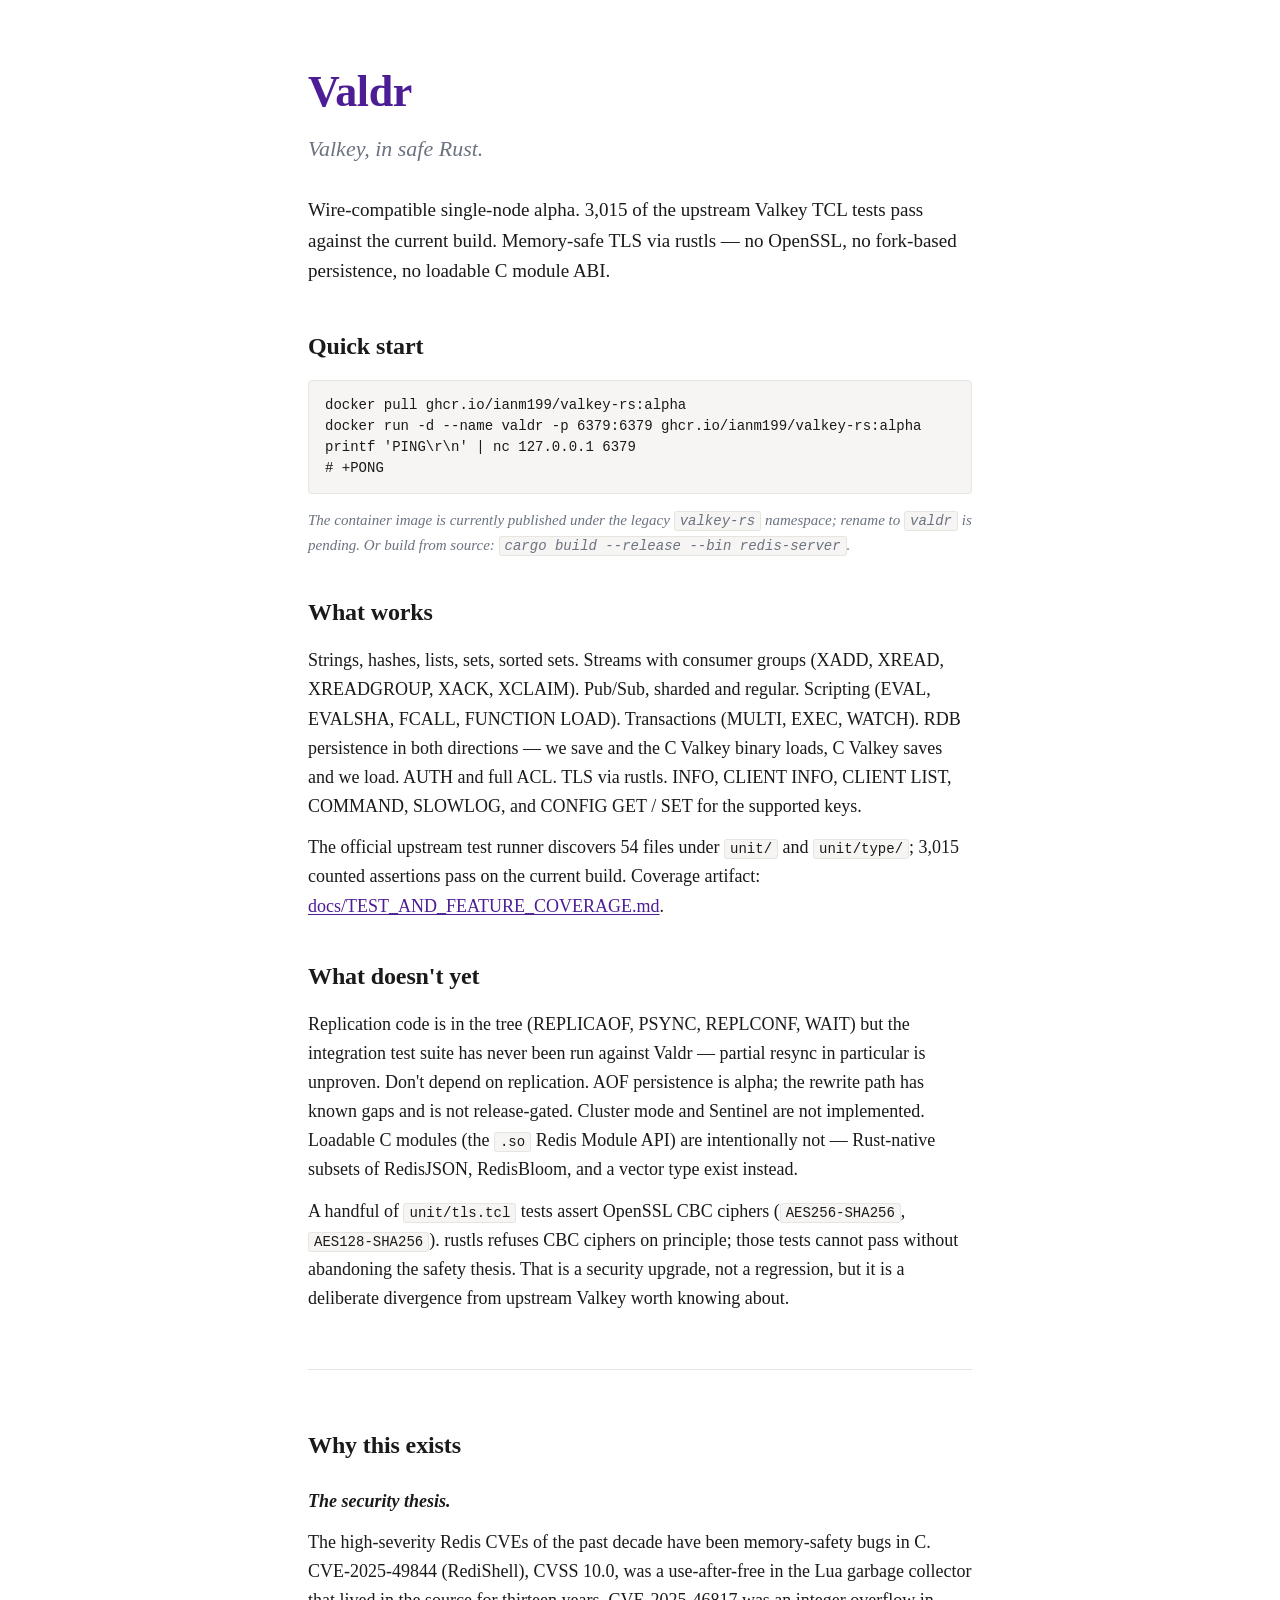
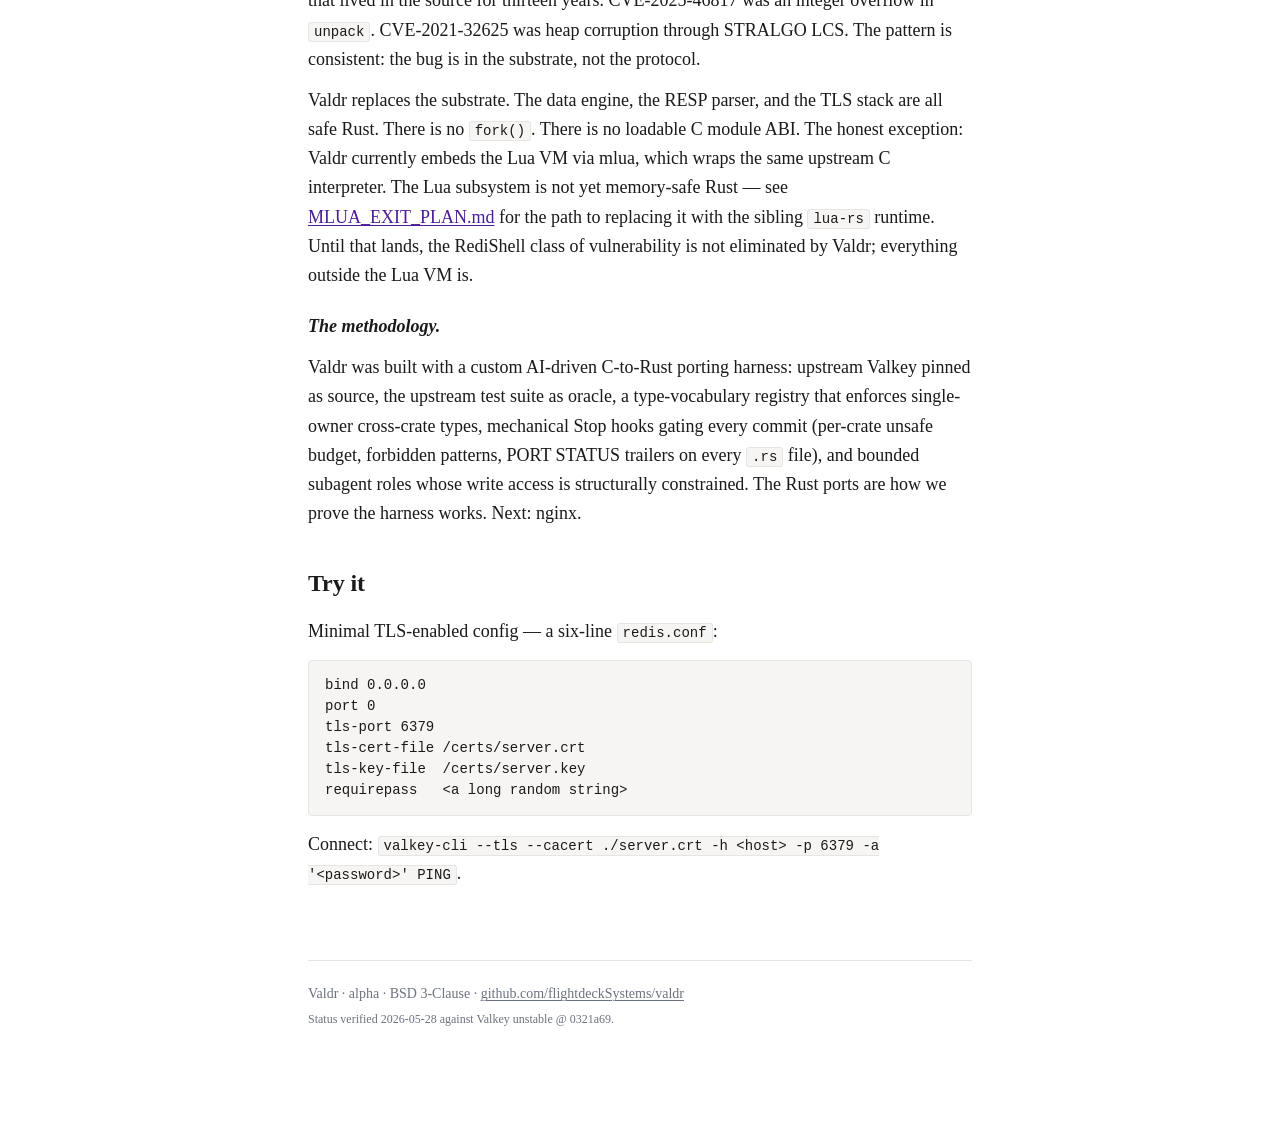
==== docs/index.html @ 301a1462 "docs: single-page Valdr site for GitHub Pages Plain static HTML + CSS, no JS, no analytics, no web f" ====
<!doctype html>
<html lang="en">
<head>
<meta charset="utf-8">
<meta name="viewport" content="width=device-width, initial-scale=1">
<title>Valdr — Valkey, in safe Rust</title>
<meta name="description" content="Valdr is a Rust port of the Valkey server. Wire-compatible single-node alpha. 3,015 upstream TCL tests pass. Memory-safe TLS via rustls — no OpenSSL, no fork.">
<link rel="stylesheet" href="style.css">
</head>
<body>
<main>

<header>
  <h1>Valdr</h1>
  <p class="tagline">Valkey, in safe Rust.</p>
</header>

<p class="lead">
  Wire-compatible single-node alpha. 3,015 of the upstream Valkey TCL tests
  pass against the current build. Memory-safe TLS via rustls — no OpenSSL,
  no fork-based persistence, no loadable C module ABI.
</p>

<section>
  <h2>Quick start</h2>
  <pre><code>docker pull ghcr.io/ianm199/valkey-rs:alpha
docker run -d --name valdr -p 6379:6379 ghcr.io/ianm199/valkey-rs:alpha
printf 'PING\r\n' | nc 127.0.0.1 6379
# +PONG</code></pre>
  <p class="note">
    The container image is currently published under the legacy
    <code>valkey-rs</code> namespace; rename to <code>valdr</code> is pending.
    Or build from source: <code>cargo build --release --bin redis-server</code>.
  </p>
</section>

<section>
  <h2>What works</h2>
  <p>
    Strings, hashes, lists, sets, sorted sets. Streams with consumer groups
    (XADD, XREAD, XREADGROUP, XACK, XCLAIM). Pub/Sub, sharded and regular.
    Scripting (EVAL, EVALSHA, FCALL, FUNCTION LOAD). Transactions (MULTI,
    EXEC, WATCH). RDB persistence in both directions — we save and the C
    Valkey binary loads, C Valkey saves and we load. AUTH and full ACL.
    TLS via rustls. INFO, CLIENT INFO, CLIENT LIST, COMMAND, SLOWLOG, and
    CONFIG GET / SET for the supported keys.
  </p>
  <p>
    The official upstream test runner discovers 54 files under
    <code>unit/</code> and <code>unit/type/</code>; 3,015 counted assertions
    pass on the current build. Coverage artifact:
    <a href="https://github.com/flightdeckSystems/valdr/blob/main/docs/TEST_AND_FEATURE_COVERAGE.md">docs/TEST_AND_FEATURE_COVERAGE.md</a>.
  </p>
</section>

<section>
  <h2>What doesn't yet</h2>
  <p>
    Replication code is in the tree (REPLICAOF, PSYNC, REPLCONF, WAIT) but
    the integration test suite has never been run against Valdr — partial
    resync in particular is unproven. Don't depend on replication. AOF
    persistence is alpha; the rewrite path has known gaps and is not
    release-gated. Cluster mode and Sentinel are not implemented. Loadable
    C modules (the <code>.so</code> Redis Module API) are intentionally not —
    Rust-native subsets of RedisJSON, RedisBloom, and a vector type exist
    instead.
  </p>
  <p>
    A handful of <code>unit/tls.tcl</code> tests assert OpenSSL CBC ciphers
    (<code>AES256-SHA256</code>, <code>AES128-SHA256</code>). rustls refuses
    CBC ciphers on principle; those tests cannot pass without abandoning the
    safety thesis. That is a security upgrade, not a regression, but it is a
    deliberate divergence from upstream Valkey worth knowing about.
  </p>
</section>

<hr>

<section>
  <h2>Why this exists</h2>

  <h3>The security thesis.</h3>
  <p>
    The high-severity Redis CVEs of the past decade have been memory-safety
    bugs in C. CVE-2025-49844 (RediShell), CVSS 10.0, was a use-after-free
    in the Lua garbage collector that lived in the source for thirteen
    years. CVE-2025-46817 was an integer overflow in <code>unpack</code>.
    CVE-2021-32625 was heap corruption through STRALGO LCS. The pattern is
    consistent: the bug is in the substrate, not the protocol.
  </p>
  <p>
    Valdr replaces the substrate. The data engine, the RESP parser, and the
    TLS stack are all safe Rust. There is no <code>fork()</code>. There is
    no loadable C module ABI. The honest exception: Valdr currently embeds
    the Lua VM via mlua, which wraps the same upstream C interpreter. The
    Lua subsystem is not yet memory-safe Rust — see
    <a href="https://github.com/flightdeckSystems/valdr/blob/main/docs/MLUA_EXIT_PLAN.md">MLUA_EXIT_PLAN.md</a>
    for the path to replacing it with the sibling <code>lua-rs</code>
    runtime. Until that lands, the RediShell class of vulnerability is not
    eliminated by Valdr; everything outside the Lua VM is.
  </p>

  <h3>The methodology.</h3>
  <p>
    Valdr was built with a custom AI-driven C-to-Rust porting harness:
    upstream Valkey pinned as source, the upstream test suite as oracle, a
    type-vocabulary registry that enforces single-owner cross-crate types,
    mechanical Stop hooks gating every commit (per-crate unsafe budget,
    forbidden patterns, PORT STATUS trailers on every <code>.rs</code>
    file), and bounded subagent roles whose write access is structurally
    constrained. The Rust ports are how we prove the harness works. Next:
    nginx.
  </p>
</section>

<section>
  <h2>Try it</h2>
  <p>
    Minimal TLS-enabled config — a six-line <code>redis.conf</code>:
  </p>
  <pre><code>bind 0.0.0.0
port 0
tls-port 6379
tls-cert-file /certs/server.crt
tls-key-file  /certs/server.key
requirepass   &lt;a long random string&gt;</code></pre>
  <p>
    Connect:
    <code>valkey-cli --tls --cacert ./server.crt -h &lt;host&gt; -p 6379 -a '&lt;password&gt;' PING</code>.
  </p>
</section>

<footer>
  <p>
    Valdr · alpha · BSD 3-Clause ·
    <a href="https://github.com/flightdeckSystems/valdr">github.com/flightdeckSystems/valdr</a>
  </p>
  <p class="verified">
    Status verified 2026-05-28 against Valkey unstable @ 0321a69.
  </p>
</footer>

</main>
</body>
</html>
---- docs/style.css ----
/* Valdr site — plain, technical, no slop.
 * No web fonts, no JS, no analytics. Serif body, system mono. One accent color.
 */

:root {
  --text:   #1a1a1a;
  --muted:  #6b7280;
  --accent: #4c1d95;
  --code-bg:     #f6f5f3;
  --code-border: #e7e5e0;
  --rule:        #e7e5e0;
}

* { box-sizing: border-box; }

html { -webkit-text-size-adjust: 100%; }

body {
  margin: 0;
  background: #fff;
  color: var(--text);
  font-family: Charter, "Iowan Old Style", "Palatino Linotype", Palatino, Georgia, serif;
  font-size: 18px;
  line-height: 1.62;
  text-rendering: optimizeLegibility;
  -webkit-font-smoothing: antialiased;
}

main {
  max-width: 720px;
  margin: 0 auto;
  padding: 56px 28px 96px;
}

@media (max-width: 480px) {
  main { padding: 40px 22px 72px; }
  body { font-size: 17px; }
}

/* Header & wordmark */

header {
  margin-bottom: 28px;
}

h1 {
  font-size: 44px;
  margin: 0 0 4px;
  letter-spacing: -0.01em;
  color: var(--accent);
  font-weight: 700;
}

.tagline {
  font-size: 22px;
  margin: 0;
  color: var(--muted);
  font-style: italic;
}

.lead {
  margin: 18px 0 40px;
  font-size: 19px;
}

/* Section structure */

section {
  margin: 36px 0;
}

h2 {
  font-size: 24px;
  font-weight: 700;
  margin: 0 0 14px;
  letter-spacing: -0.005em;
}

h3 {
  font-size: 18px;
  font-weight: 700;
  margin: 22px 0 8px;
  font-style: italic;
}

p {
  margin: 12px 0;
}

a {
  color: var(--accent);
  text-decoration: underline;
  text-underline-offset: 2px;
  text-decoration-thickness: 1px;
}

a:hover { text-decoration-thickness: 2px; }

/* Code */

code, pre {
  font-family: ui-monospace, SFMono-Regular, Menlo, "JetBrains Mono", Consolas, monospace;
  font-size: 14px;
}

code {
  background: var(--code-bg);
  border: 1px solid var(--code-border);
  border-radius: 3px;
  padding: 1px 5px;
}

pre {
  background: var(--code-bg);
  border: 1px solid var(--code-border);
  border-radius: 4px;
  padding: 14px 16px;
  overflow-x: auto;
  line-height: 1.5;
  margin: 14px 0;
}

pre code {
  background: transparent;
  border: 0;
  padding: 0;
  font-size: 14px;
}

.note {
  color: var(--muted);
  font-size: 15px;
  font-style: italic;
  margin-top: 10px;
}

/* The single horizontal rule between "What doesn't" and "Why" */

hr {
  border: 0;
  border-top: 1px solid var(--rule);
  margin: 56px 0;
}

/* Footer */

footer {
  margin-top: 72px;
  padding-top: 18px;
  border-top: 1px solid var(--rule);
  color: var(--muted);
  font-size: 14px;
}

footer p {
  margin: 4px 0;
}

footer .verified {
  font-size: 12px;
}

footer a {
  color: var(--muted);
}
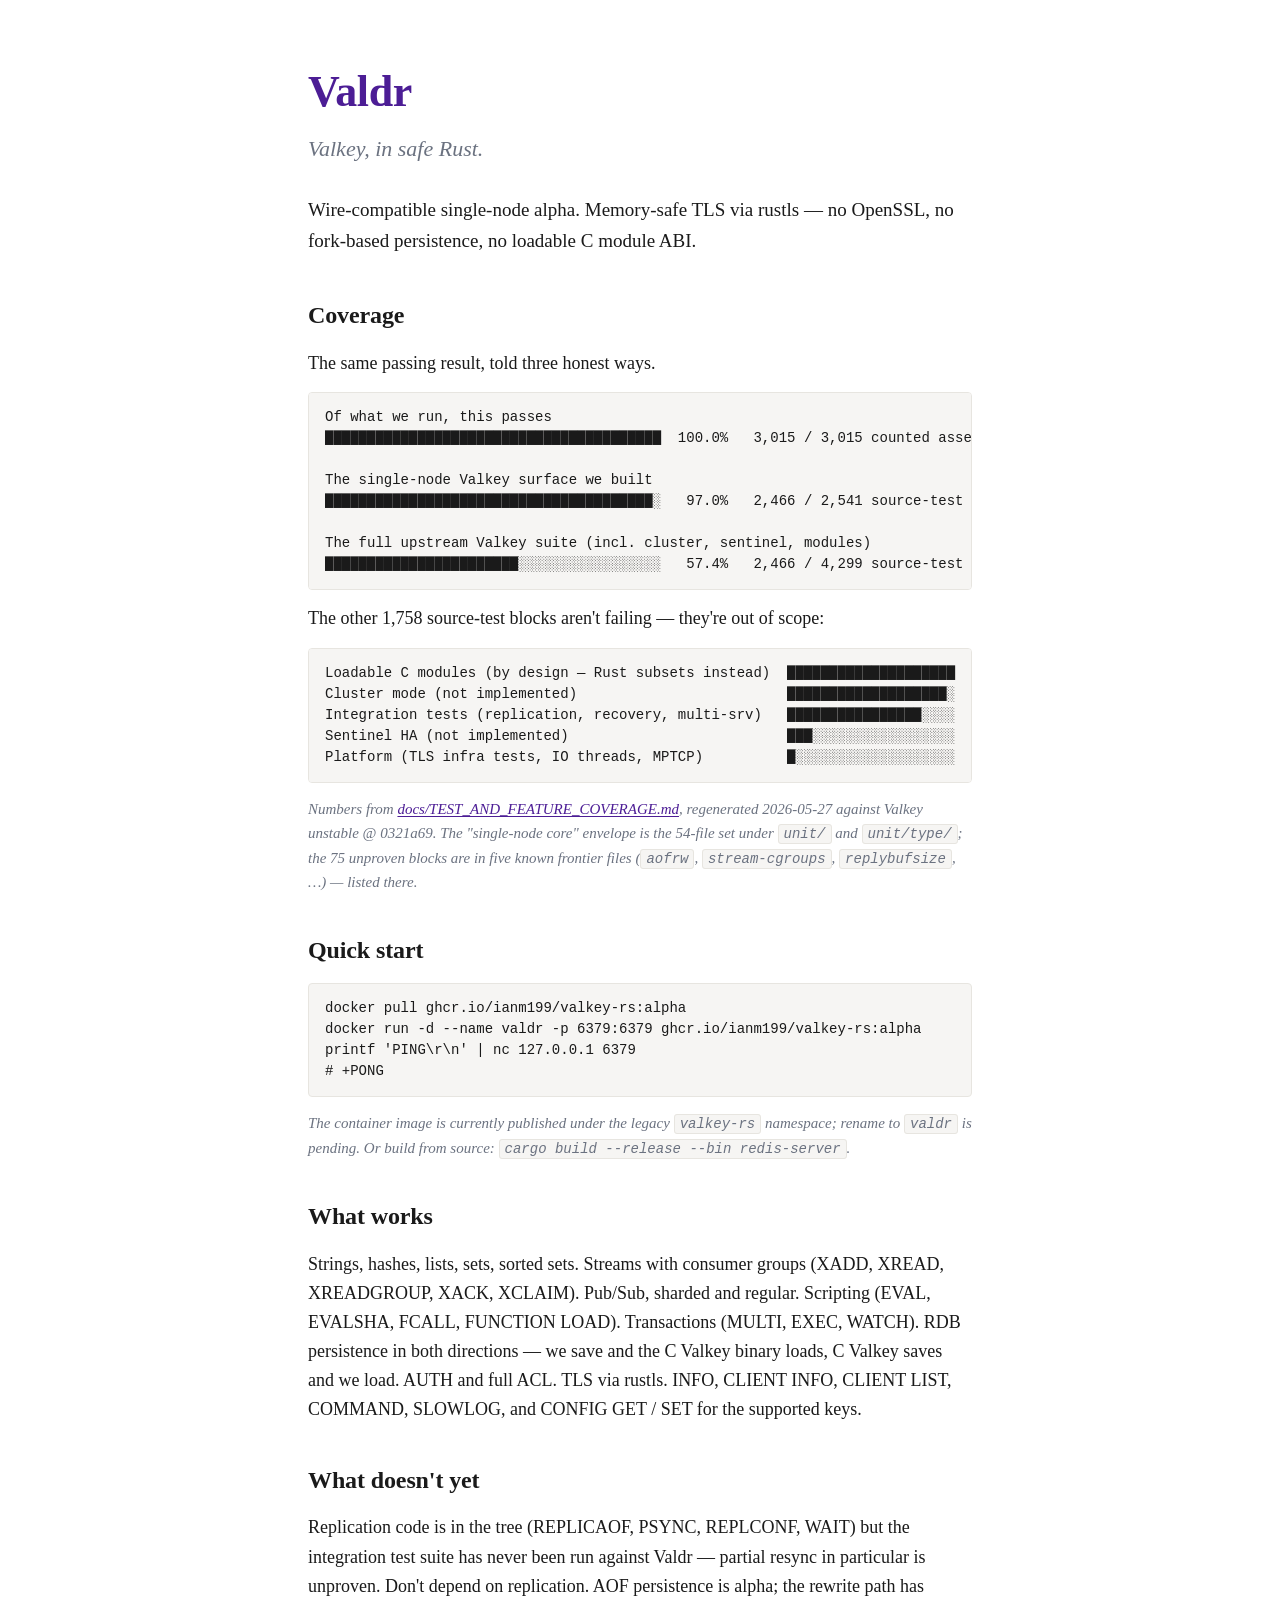
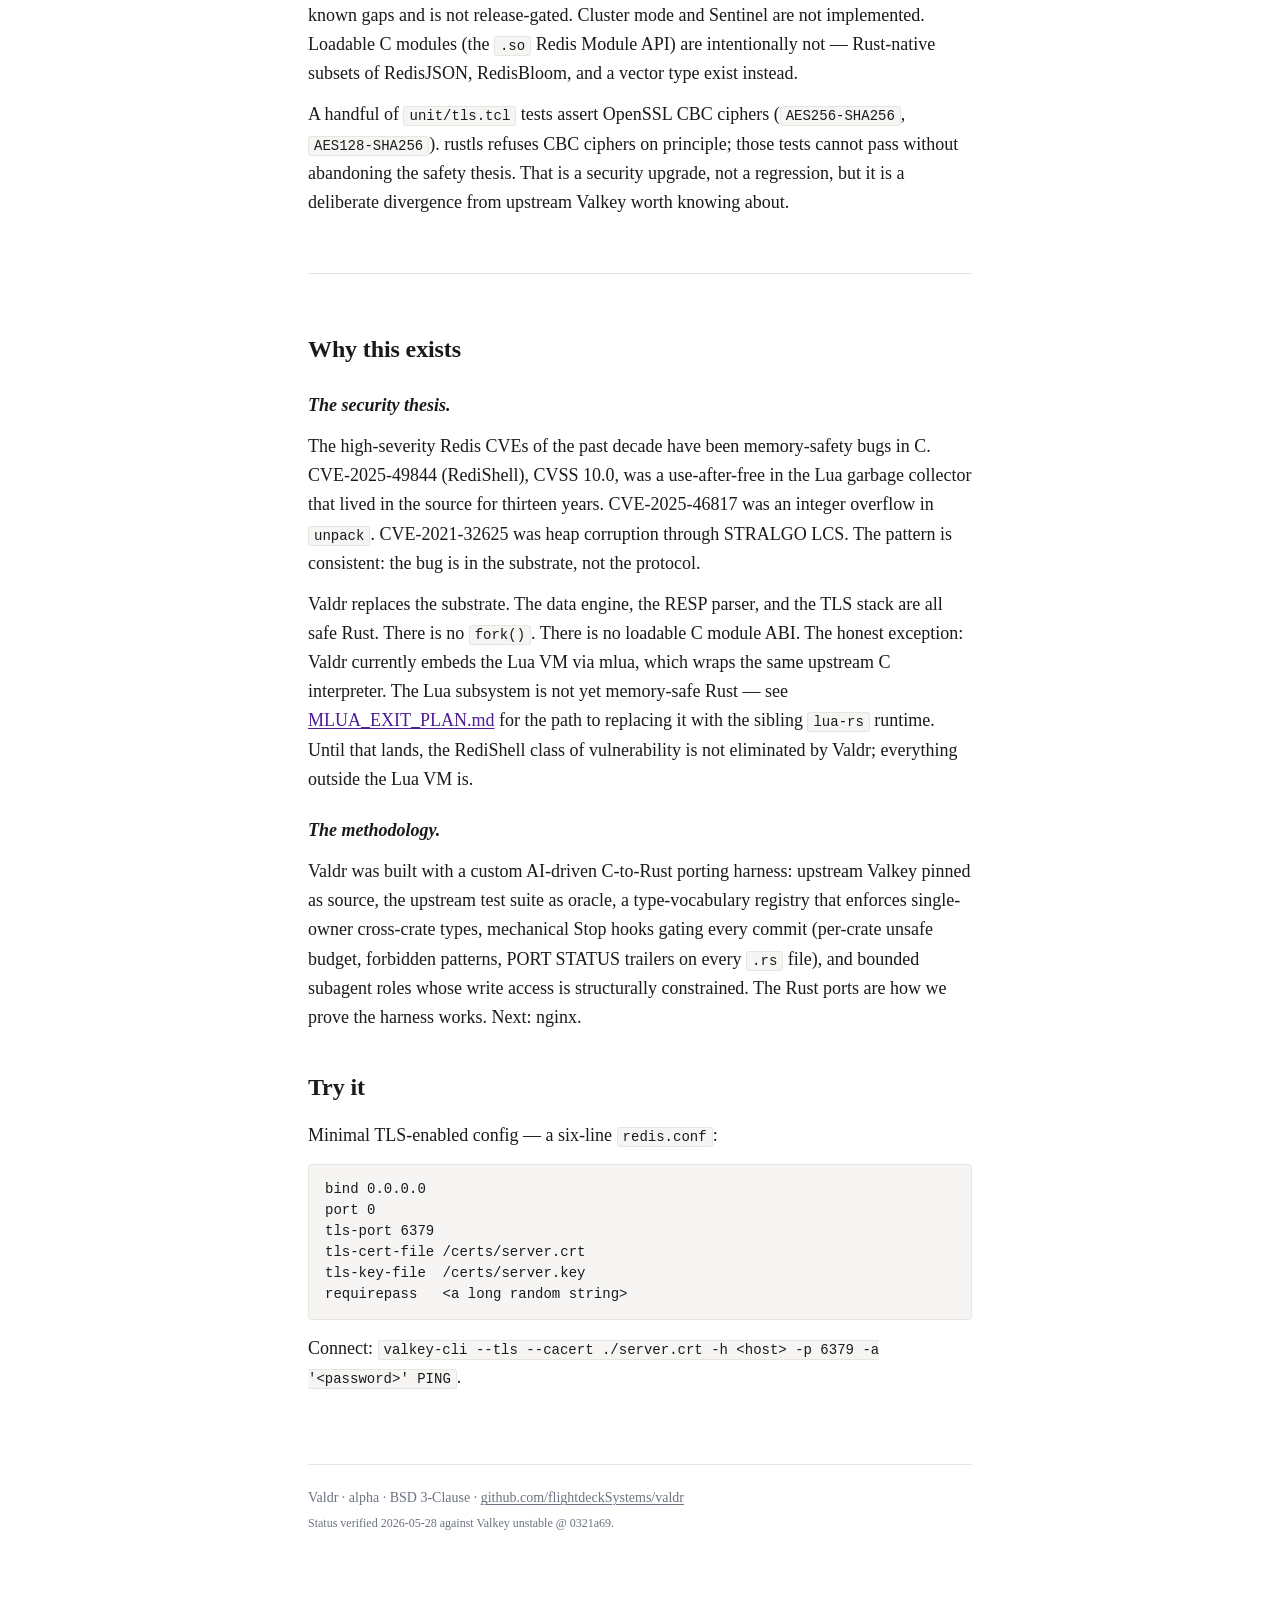
==== commit f8e51520: "docs(site): add the coverage bars — the centerpiece this missed The conversation iterated for hours " ====
--- a/docs/index.html
+++ b/docs/index.html
@@ -16,10 +16,40 @@
 </header>
 
 <p class="lead">
-  Wire-compatible single-node alpha. 3,015 of the upstream Valkey TCL tests
-  pass against the current build. Memory-safe TLS via rustls — no OpenSSL,
+  Wire-compatible single-node alpha. Memory-safe TLS via rustls — no OpenSSL,
   no fork-based persistence, no loadable C module ABI.
 </p>
+
+<section>
+  <h2>Coverage</h2>
+  <p>The same passing result, told three honest ways.</p>
+  <pre><code>Of what we run, this passes
+████████████████████████████████████████  100.0%   3,015 / 3,015 counted assertions
+
+The single-node Valkey surface we built
+███████████████████████████████████████░   97.0%   2,466 / 2,541 source-test blocks proven
+
+The full upstream Valkey suite (incl. cluster, sentinel, modules)
+███████████████████████░░░░░░░░░░░░░░░░░   57.4%   2,466 / 4,299 source-test blocks
+</code></pre>
+  <p>
+    The other 1,758 source-test blocks aren't failing — they're out of scope:
+  </p>
+  <pre><code>Loadable C modules (by design — Rust subsets instead)  ████████████████████   587
+Cluster mode (not implemented)                         ███████████████████░   564
+Integration tests (replication, recovery, multi-srv)   ████████████████░░░░   473
+Sentinel HA (not implemented)                          ███░░░░░░░░░░░░░░░░░   100
+Platform (TLS infra tests, IO threads, MPTCP)          █░░░░░░░░░░░░░░░░░░░    33
+</code></pre>
+  <p class="note">
+    Numbers from <a href="https://github.com/flightdeckSystems/valdr/blob/main/docs/TEST_AND_FEATURE_COVERAGE.md">docs/TEST_AND_FEATURE_COVERAGE.md</a>,
+    regenerated 2026-05-27 against Valkey unstable @ 0321a69. The "single-node
+    core" envelope is the 54-file set under <code>unit/</code> and
+    <code>unit/type/</code>; the 75 unproven blocks are in five known frontier
+    files (<code>aofrw</code>, <code>stream-cgroups</code>,
+    <code>replybufsize</code>, …) — listed there.
+  </p>
+</section>
 
 <section>
   <h2>Quick start</h2>
@@ -44,12 +74,6 @@
     Valkey binary loads, C Valkey saves and we load. AUTH and full ACL.
     TLS via rustls. INFO, CLIENT INFO, CLIENT LIST, COMMAND, SLOWLOG, and
     CONFIG GET / SET for the supported keys.
-  </p>
-  <p>
-    The official upstream test runner discovers 54 files under
-    <code>unit/</code> and <code>unit/type/</code>; 3,015 counted assertions
-    pass on the current build. Coverage artifact:
-    <a href="https://github.com/flightdeckSystems/valdr/blob/main/docs/TEST_AND_FEATURE_COVERAGE.md">docs/TEST_AND_FEATURE_COVERAGE.md</a>.
   </p>
 </section>
 
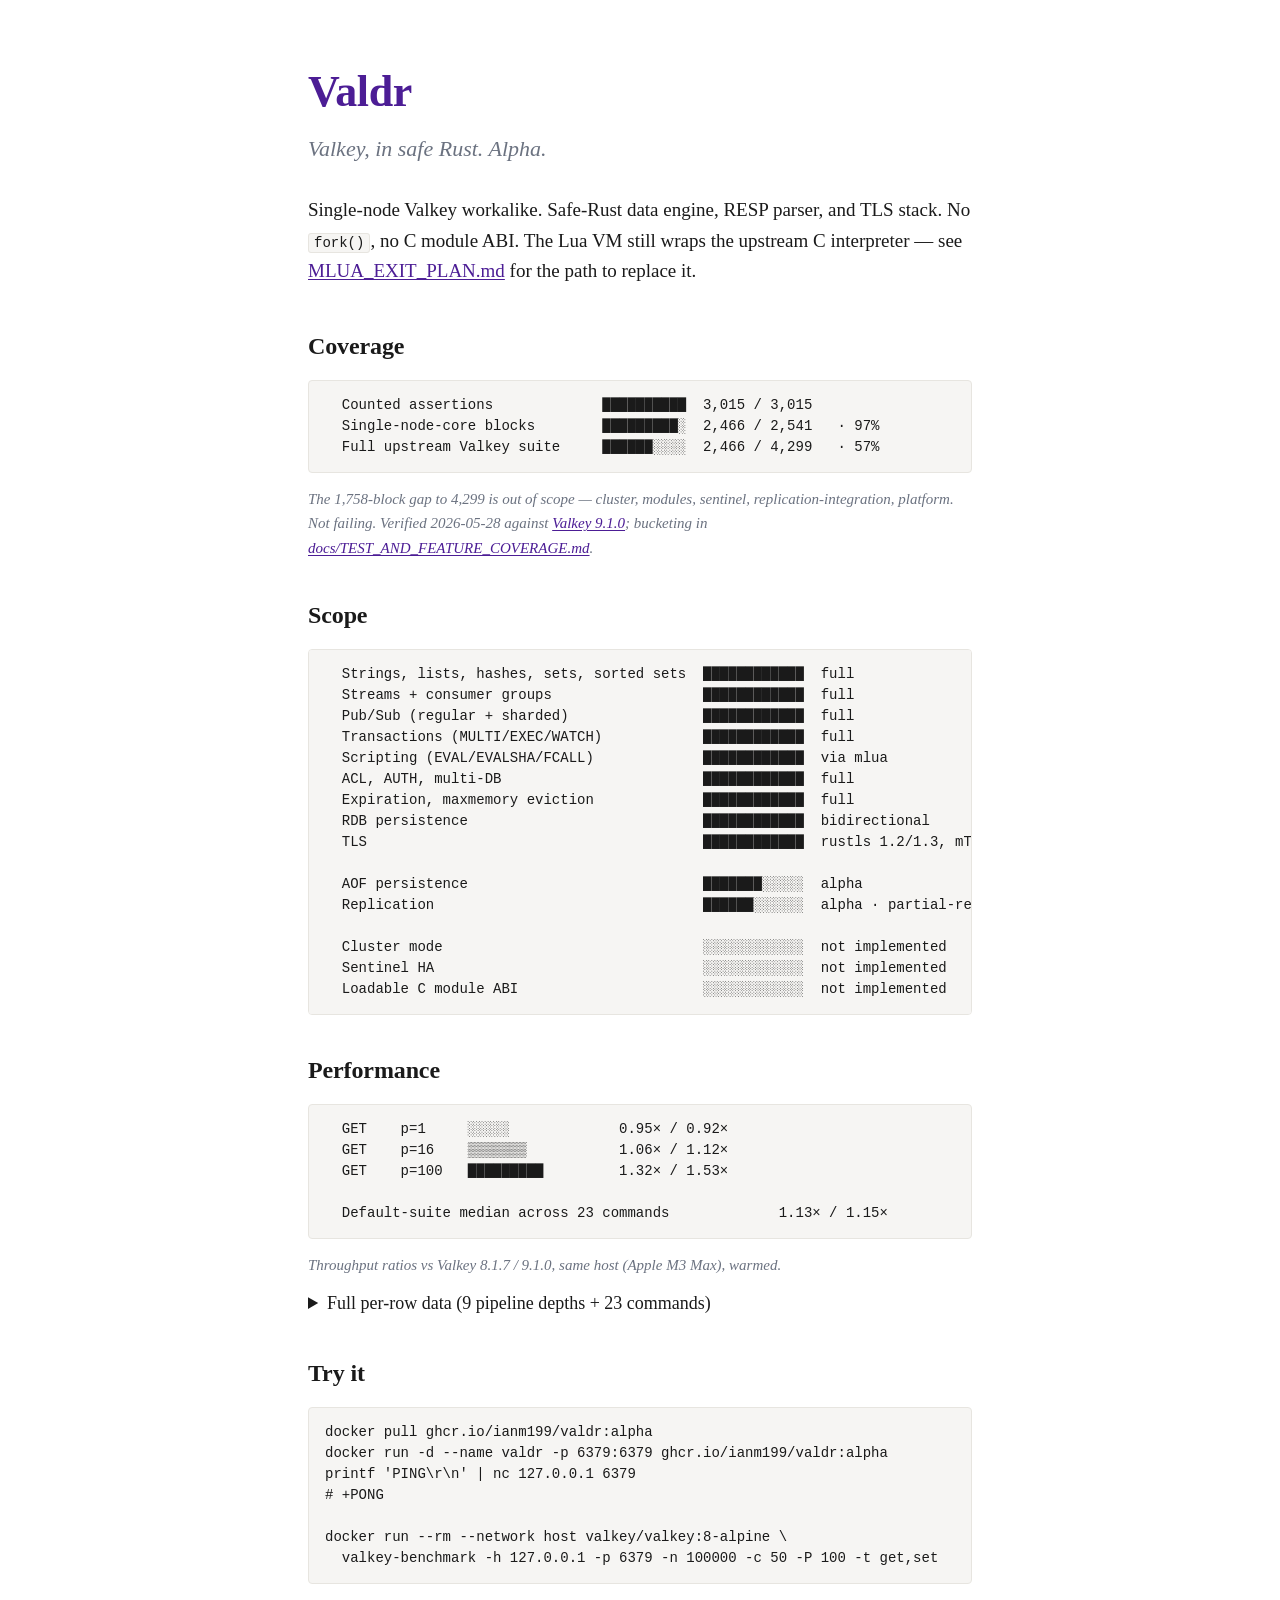
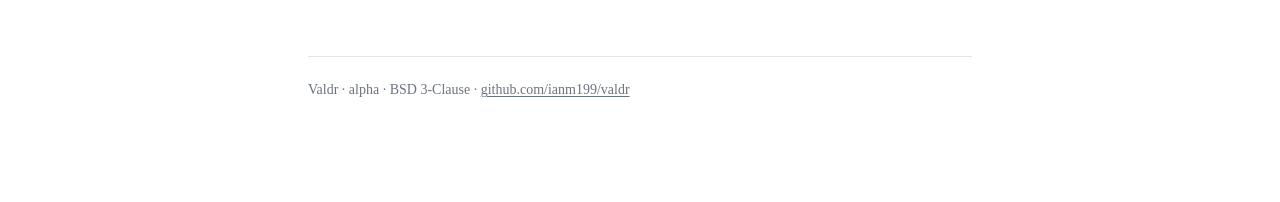
==== commit 286ed8cb: "chore: repoint flightdeckSystems refs to ianm199 after org->personal transfer Co-Authored-By: Claude" ====
--- a/docs/index.html
+++ b/docs/index.html
@@ -4,7 +4,7 @@
 <meta charset="utf-8">
 <meta name="viewport" content="width=device-width, initial-scale=1">
 <title>Valdr — Valkey, in safe Rust</title>
-<meta name="description" content="Valdr is a Rust port of the Valkey server. Wire-compatible single-node alpha. 3,015 upstream TCL tests pass. Memory-safe TLS via rustls — no OpenSSL, no fork.">
+<meta name="description" content="Valdr is a Rust port of the Valkey server. Single-node alpha. Memory-safe TLS via rustls — no OpenSSL, no fork.">
 <link rel="stylesheet" href="style.css">
 </head>
 <body>
@@ -12,155 +12,198 @@
 
 <header>
   <h1>Valdr</h1>
-  <p class="tagline">Valkey, in safe Rust.</p>
+  <p class="tagline">Valkey, in safe Rust. Alpha.</p>
 </header>
 
 <p class="lead">
-  Wire-compatible single-node alpha. Memory-safe TLS via rustls — no OpenSSL,
-  no fork-based persistence, no loadable C module ABI.
+  Single-node Valkey workalike. Safe-Rust data engine, RESP parser, and
+  TLS stack. No <code>fork()</code>, no C module ABI. The Lua VM still
+  wraps the upstream C interpreter — see
+  <a href="https://github.com/ianm199/valdr/blob/main/docs/MLUA_EXIT_PLAN.md">MLUA_EXIT_PLAN.md</a>
+  for the path to replace it.
 </p>
 
+
 <section>
   <h2>Coverage</h2>
-  <p>The same passing result, told three honest ways.</p>
-  <pre><code>Of what we run, this passes
-████████████████████████████████████████  100.0%   3,015 / 3,015 counted assertions
-
-The single-node Valkey surface we built
-███████████████████████████████████████░   97.0%   2,466 / 2,541 source-test blocks proven
-
-The full upstream Valkey suite (incl. cluster, sentinel, modules)
-███████████████████████░░░░░░░░░░░░░░░░░   57.4%   2,466 / 4,299 source-test blocks
-</code></pre>
-  <p>
-    The other 1,758 source-test blocks aren't failing — they're out of scope:
+
+<pre><code>  Counted assertions             ██████████  3,015 / 3,015
+  Single-node-core blocks        █████████░  2,466 / 2,541   · 97%
+  Full upstream Valkey suite     ██████░░░░  2,466 / 4,299   · 57%</code></pre>
+
+  <p class="note">
+    The 1,758-block gap to 4,299 is out of scope — cluster, modules,
+    sentinel, replication-integration, platform. Not failing.
+    Verified 2026-05-28 against
+    <a href="https://github.com/valkey-io/valkey/releases/tag/9.1.0">Valkey 9.1.0</a>;
+    bucketing in
+    <a href="https://github.com/ianm199/valdr/blob/main/docs/TEST_AND_FEATURE_COVERAGE.md">docs/TEST_AND_FEATURE_COVERAGE.md</a>.
   </p>
-  <pre><code>Loadable C modules (by design — Rust subsets instead)  ████████████████████   587
-Cluster mode (not implemented)                         ███████████████████░   564
-Integration tests (replication, recovery, multi-srv)   ████████████████░░░░   473
-Sentinel HA (not implemented)                          ███░░░░░░░░░░░░░░░░░   100
-Platform (TLS infra tests, IO threads, MPTCP)          █░░░░░░░░░░░░░░░░░░░    33
-</code></pre>
+
+  <!-- TODO(commentary): coverage section commentary slot -->
+
+</section>
+
+
+<section>
+  <h2>Scope</h2>
+
+<pre><code>  Strings, lists, hashes, sets, sorted sets  ████████████  full
+  Streams + consumer groups                  ████████████  full
+  Pub/Sub (regular + sharded)                ████████████  full
+  Transactions (MULTI/EXEC/WATCH)            ████████████  full
+  Scripting (EVAL/EVALSHA/FCALL)             ████████████  via mlua
+  ACL, AUTH, multi-DB                        ████████████  full
+  Expiration, maxmemory eviction             ████████████  full
+  RDB persistence                            ████████████  bidirectional
+  TLS                                        ████████████  rustls 1.2/1.3, mTLS
+
+  AOF persistence                            ███████░░░░░  alpha
+  Replication                                ██████░░░░░░  alpha · partial-resync unproven
+
+  Cluster mode                               ░░░░░░░░░░░░  not implemented
+  Sentinel HA                                ░░░░░░░░░░░░  not implemented
+  Loadable C module ABI                      ░░░░░░░░░░░░  not implemented</code></pre>
+
+  <!-- TODO(commentary): scope section commentary slot -->
+
+</section>
+
+
+<section>
+  <h2>Performance</h2>
+
+<pre><code>  GET    p=1     ░░░░░             0.95× / 0.92×
+  GET    p=16    ▒▒▒▒▒▒▒           1.06× / 1.12×
+  GET    p=100   █████████         1.32× / 1.53×
+
+  Default-suite median across 23 commands             1.13× / 1.15×</code></pre>
+
   <p class="note">
-    Numbers from <a href="https://github.com/flightdeckSystems/valdr/blob/main/docs/TEST_AND_FEATURE_COVERAGE.md">docs/TEST_AND_FEATURE_COVERAGE.md</a>,
-    regenerated 2026-05-27 against Valkey unstable @ 0321a69. The "single-node
-    core" envelope is the 54-file set under <code>unit/</code> and
-    <code>unit/type/</code>; the 75 unproven blocks are in five known frontier
-    files (<code>aofrw</code>, <code>stream-cgroups</code>,
-    <code>replybufsize</code>, …) — listed there.
+    Throughput ratios vs Valkey 8.1.7 / 9.1.0, same host (Apple M3 Max),
+    warmed.
   </p>
-</section>
-
-<section>
-  <h2>Quick start</h2>
-  <pre><code>docker pull ghcr.io/ianm199/valkey-rs:alpha
-docker run -d --name valdr -p 6379:6379 ghcr.io/ianm199/valkey-rs:alpha
+
+  <details>
+    <summary>Full per-row data (9 pipeline depths + 23 commands)</summary>
+
+    <table class="perf-table">
+      <caption>vs Valkey 8.1.7</caption>
+      <thead>
+        <tr><th>Workload</th><th class="num">Valdr rps</th><th class="num">Valkey rps</th><th class="num">Ratio</th></tr>
+      </thead>
+      <tbody>
+        <tr class="group-head"><th colspan="4">Pipeline-depth · GET / PING_MBULK / SET · p = 1 / 16 / 100</th></tr>
+        <tr><td>GET p=1</td>     <td class="num">149,925</td>  <td class="num">157,233</td>  <td class="num ratio">0.954×</td></tr>
+        <tr><td>GET p=16</td>    <td class="num">2,202,643</td><td class="num">2,083,333</td><td class="num ratio">1.057×</td></tr>
+        <tr><td>GET p=100</td>   <td class="num">5,555,556</td><td class="num">4,201,680</td><td class="num ratio win">1.322×</td></tr>
+        <tr><td>PING p=1</td>    <td class="num">152,905</td>  <td class="num">160,514</td>  <td class="num ratio">0.953×</td></tr>
+        <tr><td>PING p=16</td>   <td class="num">2,267,574</td><td class="num">2,232,143</td><td class="num ratio">1.016×</td></tr>
+        <tr><td>PING p=100</td>  <td class="num">7,246,377</td><td class="num">5,102,041</td><td class="num ratio win">1.420×</td></tr>
+        <tr><td>SET p=1</td>     <td class="num">150,376</td>  <td class="num">159,236</td>  <td class="num ratio">0.944×</td></tr>
+        <tr><td>SET p=16</td>    <td class="num">1,941,748</td><td class="num">1,757,469</td><td class="num ratio">1.105×</td></tr>
+        <tr><td>SET p=100</td>   <td class="num">3,610,108</td><td class="num">2,695,418</td><td class="num ratio win">1.339×</td></tr>
+
+        <tr class="group-head"><th colspan="4">Default suite · pipeline = 100 · payload = 64 bytes</th></tr>
+        <tr><td>ping_inline</td>   <td class="num">5,263,158</td><td class="num">3,703,704</td><td class="num ratio win">1.421×</td></tr>
+        <tr><td>ping_mbulk</td>    <td class="num">7,142,857</td><td class="num">5,555,556</td><td class="num ratio win">1.286×</td></tr>
+        <tr><td>set</td>           <td class="num">3,703,704</td><td class="num">3,030,303</td><td class="num ratio win">1.222×</td></tr>
+        <tr><td>get</td>           <td class="num">4,761,905</td><td class="num">3,846,154</td><td class="num ratio win">1.238×</td></tr>
+        <tr><td>incr</td>          <td class="num">4,166,667</td><td class="num">4,000,000</td><td class="num ratio">1.042×</td></tr>
+        <tr><td>lpush</td>         <td class="num">2,777,778</td><td class="num">2,439,024</td><td class="num ratio">1.139×</td></tr>
+        <tr><td>rpush</td>         <td class="num">2,702,703</td><td class="num">2,702,703</td><td class="num ratio">1.000×</td></tr>
+        <tr><td>lpop</td>          <td class="num">2,564,102</td><td class="num">2,272,727</td><td class="num ratio">1.128×</td></tr>
+        <tr><td>rpop</td>          <td class="num">2,380,952</td><td class="num">2,500,000</td><td class="num ratio">0.952×</td></tr>
+        <tr><td>sadd</td>          <td class="num">2,380,952</td><td class="num">3,225,806</td><td class="num ratio behind">0.738×</td></tr>
+        <tr><td>hset</td>          <td class="num">1,724,138</td><td class="num">2,500,000</td><td class="num ratio behind">0.690×</td></tr>
+        <tr><td>spop</td>          <td class="num">2,857,143</td><td class="num">4,000,000</td><td class="num ratio behind">0.714×</td></tr>
+        <tr><td>zadd</td>          <td class="num">1,923,077</td><td class="num">2,439,024</td><td class="num ratio behind">0.788×</td></tr>
+        <tr><td>zpopmin</td>       <td class="num">2,857,143</td><td class="num">4,166,667</td><td class="num ratio behind">0.686×</td></tr>
+        <tr><td>lrange_100</td>    <td class="num">176,367</td>  <td class="num">129,032</td>  <td class="num ratio win">1.367×</td></tr>
+        <tr><td>lrange_300</td>    <td class="num">56,180</td>   <td class="num">38,971</td>   <td class="num ratio win">1.442×</td></tr>
+        <tr><td>lrange_500</td>    <td class="num">34,153</td>   <td class="num">23,175</td>   <td class="num ratio win">1.474×</td></tr>
+        <tr><td>lrange_600</td>    <td class="num">27,778</td>   <td class="num">18,685</td>   <td class="num ratio win">1.487×</td></tr>
+        <tr><td>mset</td>          <td class="num">636,943</td>  <td class="num">456,621</td>  <td class="num ratio win">1.395×</td></tr>
+        <tr><td>mget</td>          <td class="num">1,063,829</td><td class="num">847,457</td>  <td class="num ratio win">1.255×</td></tr>
+        <tr><td>xadd</td>          <td class="num">1,123,596</td><td class="num">1,388,889</td><td class="num ratio behind">0.809×</td></tr>
+        <tr><td>function_load</td> <td class="num">578,035</td>  <td class="num">58,893</td>   <td class="num ratio win">9.815×</td></tr>
+        <tr><td>fcall</td>         <td class="num">847,458</td>  <td class="num">1,428,571</td><td class="num ratio behind">0.593×</td></tr>
+      </tbody>
+    </table>
+
+    <table class="perf-table">
+      <caption>vs Valkey 9.1.0</caption>
+      <thead>
+        <tr><th>Workload</th><th class="num">Valdr rps</th><th class="num">Valkey rps</th><th class="num">Ratio</th></tr>
+      </thead>
+      <tbody>
+        <tr class="group-head"><th colspan="4">Pipeline-depth · GET / PING_MBULK / SET · p = 1 / 16 / 100</th></tr>
+        <tr><td>GET p=1</td>     <td class="num">161,551</td>  <td class="num">175,747</td>  <td class="num ratio">0.919×</td></tr>
+        <tr><td>GET p=16</td>    <td class="num">2,590,674</td><td class="num">2,304,148</td><td class="num ratio">1.124×</td></tr>
+        <tr><td>GET p=100</td>   <td class="num">6,024,096</td><td class="num">3,937,008</td><td class="num ratio win">1.530×</td></tr>
+        <tr><td>PING p=1</td>    <td class="num">179,533</td>  <td class="num">177,305</td>  <td class="num ratio">1.013×</td></tr>
+        <tr><td>PING p=16</td>   <td class="num">2,375,297</td><td class="num">2,331,002</td><td class="num ratio">1.019×</td></tr>
+        <tr><td>PING p=100</td>  <td class="num">7,407,407</td><td class="num">4,950,495</td><td class="num ratio win">1.496×</td></tr>
+        <tr><td>SET p=1</td>     <td class="num">165,016</td>  <td class="num">176,991</td>  <td class="num ratio">0.932×</td></tr>
+        <tr><td>SET p=16</td>    <td class="num">2,028,397</td><td class="num">1,607,717</td><td class="num ratio win">1.262×</td></tr>
+        <tr><td>SET p=100</td>   <td class="num">3,636,363</td><td class="num">2,347,418</td><td class="num ratio win">1.549×</td></tr>
+
+        <tr class="group-head"><th colspan="4">Default suite · pipeline = 100 · payload = 64 bytes</th></tr>
+        <tr><td>ping_inline</td>   <td class="num">5,263,158</td><td class="num">4,000,000</td><td class="num ratio win">1.316×</td></tr>
+        <tr><td>ping_mbulk</td>    <td class="num">7,142,857</td><td class="num">5,555,556</td><td class="num ratio win">1.286×</td></tr>
+        <tr><td>set</td>           <td class="num">3,846,154</td><td class="num">2,564,102</td><td class="num ratio win">1.500×</td></tr>
+        <tr><td>get</td>           <td class="num">4,545,454</td><td class="num">3,448,276</td><td class="num ratio win">1.318×</td></tr>
+        <tr><td>incr</td>          <td class="num">3,846,154</td><td class="num">3,571,428</td><td class="num ratio">1.077×</td></tr>
+        <tr><td>lpush</td>         <td class="num">2,564,102</td><td class="num">2,380,952</td><td class="num ratio">1.077×</td></tr>
+        <tr><td>rpush</td>         <td class="num">2,500,000</td><td class="num">2,777,778</td><td class="num ratio">0.900×</td></tr>
+        <tr><td>lpop</td>          <td class="num">2,500,000</td><td class="num">2,173,913</td><td class="num ratio">1.150×</td></tr>
+        <tr><td>rpop</td>          <td class="num">2,380,952</td><td class="num">2,439,024</td><td class="num ratio">0.976×</td></tr>
+        <tr><td>sadd</td>          <td class="num">2,325,581</td><td class="num">3,125,000</td><td class="num ratio behind">0.744×</td></tr>
+        <tr><td>hset</td>          <td class="num">1,754,386</td><td class="num">2,500,000</td><td class="num ratio behind">0.702×</td></tr>
+        <tr><td>spop</td>          <td class="num">2,857,143</td><td class="num">3,703,704</td><td class="num ratio behind">0.771×</td></tr>
+        <tr><td>zadd</td>          <td class="num">1,851,852</td><td class="num">2,222,222</td><td class="num ratio behind">0.833×</td></tr>
+        <tr><td>zpopmin</td>       <td class="num">2,702,703</td><td class="num">3,703,704</td><td class="num ratio behind">0.730×</td></tr>
+        <tr><td>lrange_100</td>    <td class="num">186,916</td>  <td class="num">114,943</td>  <td class="num ratio win">1.626×</td></tr>
+        <tr><td>lrange_300</td>    <td class="num">62,461</td>   <td class="num">37,722</td>   <td class="num ratio win">1.656×</td></tr>
+        <tr><td>lrange_500</td>    <td class="num">35,137</td>   <td class="num">21,777</td>   <td class="num ratio win">1.613×</td></tr>
+        <tr><td>lrange_600</td>    <td class="num">29,308</td>   <td class="num">18,123</td>   <td class="num ratio win">1.617×</td></tr>
+        <tr><td>mset</td>          <td class="num">628,931</td>  <td class="num">442,478</td>  <td class="num ratio win">1.421×</td></tr>
+        <tr><td>mget</td>          <td class="num">1,030,928</td><td class="num">740,741</td>  <td class="num ratio win">1.392×</td></tr>
+        <tr><td>xadd</td>          <td class="num">1,098,901</td><td class="num">1,408,451</td><td class="num ratio behind">0.780×</td></tr>
+        <tr><td>function_load</td> <td class="num">588,235</td>  <td class="num">56,593</td>   <td class="num ratio win">10.394×</td></tr>
+        <tr><td>fcall</td>         <td class="num">869,565</td>  <td class="num">1,351,351</td><td class="num ratio behind">0.643×</td></tr>
+      </tbody>
+    </table>
+
+    <p class="note">
+      Each adversary measured in its own run; Valdr-rps differs by ~3–8% between
+      runs (normal variance on un-quantized rps numbers).
+    </p>
+  </details>
+
+  <!-- TODO(commentary): performance section commentary slot -->
+
+</section>
+
+
+<section>
+  <h2>Try it</h2>
+
+<pre><code>docker pull ghcr.io/ianm199/valdr:alpha
+docker run -d --name valdr -p 6379:6379 ghcr.io/ianm199/valdr:alpha
 printf 'PING\r\n' | nc 127.0.0.1 6379
-# +PONG</code></pre>
-  <p class="note">
-    The container image is currently published under the legacy
-    <code>valkey-rs</code> namespace; rename to <code>valdr</code> is pending.
-    Or build from source: <code>cargo build --release --bin redis-server</code>.
-  </p>
-</section>
-
-<section>
-  <h2>What works</h2>
-  <p>
-    Strings, hashes, lists, sets, sorted sets. Streams with consumer groups
-    (XADD, XREAD, XREADGROUP, XACK, XCLAIM). Pub/Sub, sharded and regular.
-    Scripting (EVAL, EVALSHA, FCALL, FUNCTION LOAD). Transactions (MULTI,
-    EXEC, WATCH). RDB persistence in both directions — we save and the C
-    Valkey binary loads, C Valkey saves and we load. AUTH and full ACL.
-    TLS via rustls. INFO, CLIENT INFO, CLIENT LIST, COMMAND, SLOWLOG, and
-    CONFIG GET / SET for the supported keys.
-  </p>
-</section>
-
-<section>
-  <h2>What doesn't yet</h2>
-  <p>
-    Replication code is in the tree (REPLICAOF, PSYNC, REPLCONF, WAIT) but
-    the integration test suite has never been run against Valdr — partial
-    resync in particular is unproven. Don't depend on replication. AOF
-    persistence is alpha; the rewrite path has known gaps and is not
-    release-gated. Cluster mode and Sentinel are not implemented. Loadable
-    C modules (the <code>.so</code> Redis Module API) are intentionally not —
-    Rust-native subsets of RedisJSON, RedisBloom, and a vector type exist
-    instead.
-  </p>
-  <p>
-    A handful of <code>unit/tls.tcl</code> tests assert OpenSSL CBC ciphers
-    (<code>AES256-SHA256</code>, <code>AES128-SHA256</code>). rustls refuses
-    CBC ciphers on principle; those tests cannot pass without abandoning the
-    safety thesis. That is a security upgrade, not a regression, but it is a
-    deliberate divergence from upstream Valkey worth knowing about.
-  </p>
-</section>
-
-<hr>
-
-<section>
-  <h2>Why this exists</h2>
-
-  <h3>The security thesis.</h3>
-  <p>
-    The high-severity Redis CVEs of the past decade have been memory-safety
-    bugs in C. CVE-2025-49844 (RediShell), CVSS 10.0, was a use-after-free
-    in the Lua garbage collector that lived in the source for thirteen
-    years. CVE-2025-46817 was an integer overflow in <code>unpack</code>.
-    CVE-2021-32625 was heap corruption through STRALGO LCS. The pattern is
-    consistent: the bug is in the substrate, not the protocol.
-  </p>
-  <p>
-    Valdr replaces the substrate. The data engine, the RESP parser, and the
-    TLS stack are all safe Rust. There is no <code>fork()</code>. There is
-    no loadable C module ABI. The honest exception: Valdr currently embeds
-    the Lua VM via mlua, which wraps the same upstream C interpreter. The
-    Lua subsystem is not yet memory-safe Rust — see
-    <a href="https://github.com/flightdeckSystems/valdr/blob/main/docs/MLUA_EXIT_PLAN.md">MLUA_EXIT_PLAN.md</a>
-    for the path to replacing it with the sibling <code>lua-rs</code>
-    runtime. Until that lands, the RediShell class of vulnerability is not
-    eliminated by Valdr; everything outside the Lua VM is.
-  </p>
-
-  <h3>The methodology.</h3>
-  <p>
-    Valdr was built with a custom AI-driven C-to-Rust porting harness:
-    upstream Valkey pinned as source, the upstream test suite as oracle, a
-    type-vocabulary registry that enforces single-owner cross-crate types,
-    mechanical Stop hooks gating every commit (per-crate unsafe budget,
-    forbidden patterns, PORT STATUS trailers on every <code>.rs</code>
-    file), and bounded subagent roles whose write access is structurally
-    constrained. The Rust ports are how we prove the harness works. Next:
-    nginx.
-  </p>
-</section>
-
-<section>
-  <h2>Try it</h2>
-  <p>
-    Minimal TLS-enabled config — a six-line <code>redis.conf</code>:
-  </p>
-  <pre><code>bind 0.0.0.0
-port 0
-tls-port 6379
-tls-cert-file /certs/server.crt
-tls-key-file  /certs/server.key
-requirepass   &lt;a long random string&gt;</code></pre>
-  <p>
-    Connect:
-    <code>valkey-cli --tls --cacert ./server.crt -h &lt;host&gt; -p 6379 -a '&lt;password&gt;' PING</code>.
-  </p>
-</section>
+# +PONG
+
+docker run --rm --network host valkey/valkey:8-alpine \
+  valkey-benchmark -h 127.0.0.1 -p 6379 -n 100000 -c 50 -P 100 -t get,set</code></pre>
+
+</section>
+
 
 <footer>
   <p>
     Valdr · alpha · BSD 3-Clause ·
-    <a href="https://github.com/flightdeckSystems/valdr">github.com/flightdeckSystems/valdr</a>
-  </p>
-  <p class="verified">
-    Status verified 2026-05-28 against Valkey unstable @ 0321a69.
+    <a href="https://github.com/ianm199/valdr">github.com/ianm199/valdr</a>
   </p>
 </footer>
 
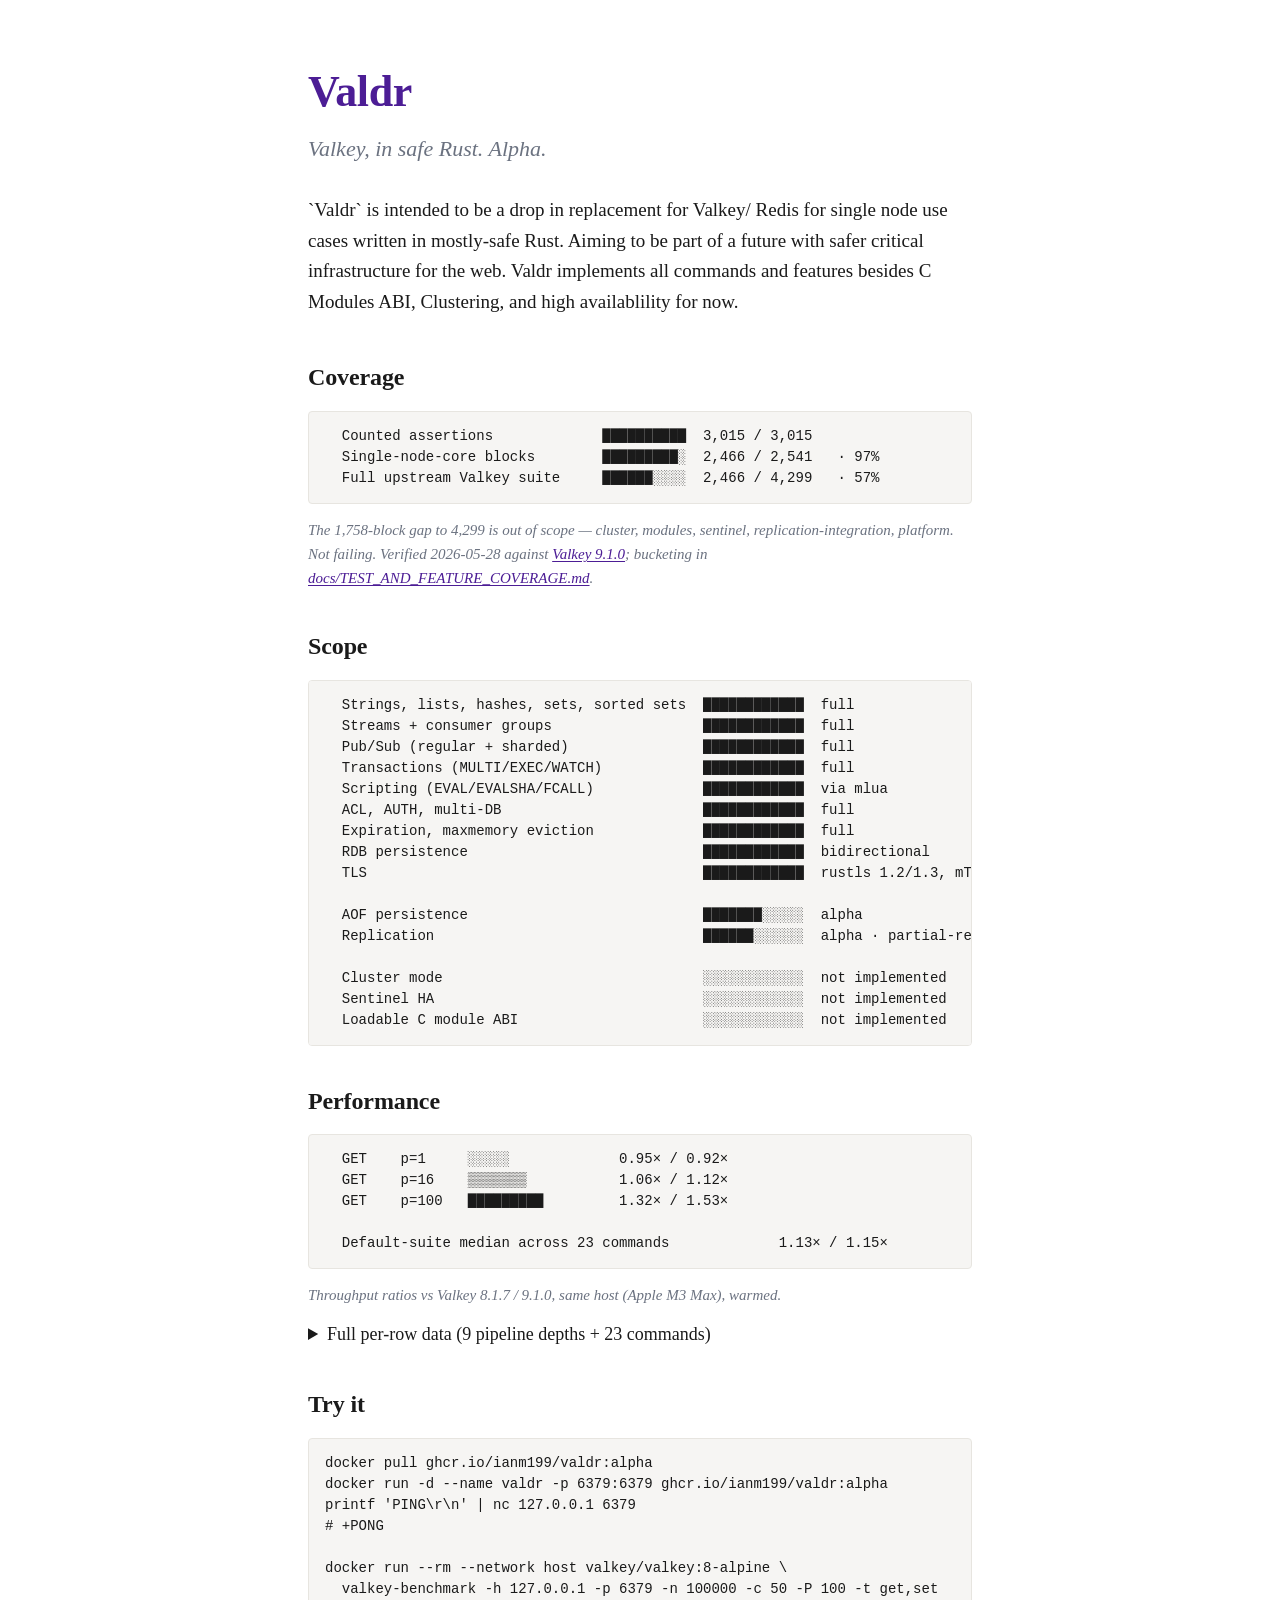
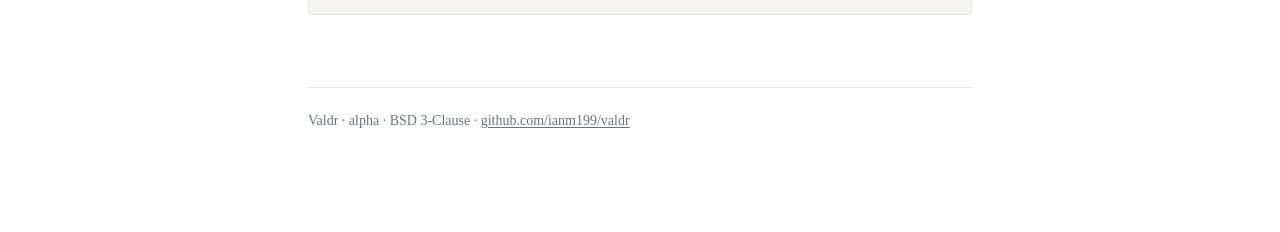
==== commit c017e48f: "Update index.html" ====
--- a/docs/index.html
+++ b/docs/index.html
@@ -16,11 +16,8 @@
 </header>
 
 <p class="lead">
-  Single-node Valkey workalike. Safe-Rust data engine, RESP parser, and
-  TLS stack. No <code>fork()</code>, no C module ABI. The Lua VM still
-  wraps the upstream C interpreter — see
-  <a href="https://github.com/ianm199/valdr/blob/main/docs/MLUA_EXIT_PLAN.md">MLUA_EXIT_PLAN.md</a>
-  for the path to replace it.
+ `Valdr` is intended to be a drop in replacement for Valkey/ Redis for single node use cases written in mostly-safe Rust. Aiming to be part of a future with safer critical infrastructure for the web.
+  Valdr implements all commands and features besides C Modules ABI, Clustering, and high availablility for now.  
 </p>
 
 
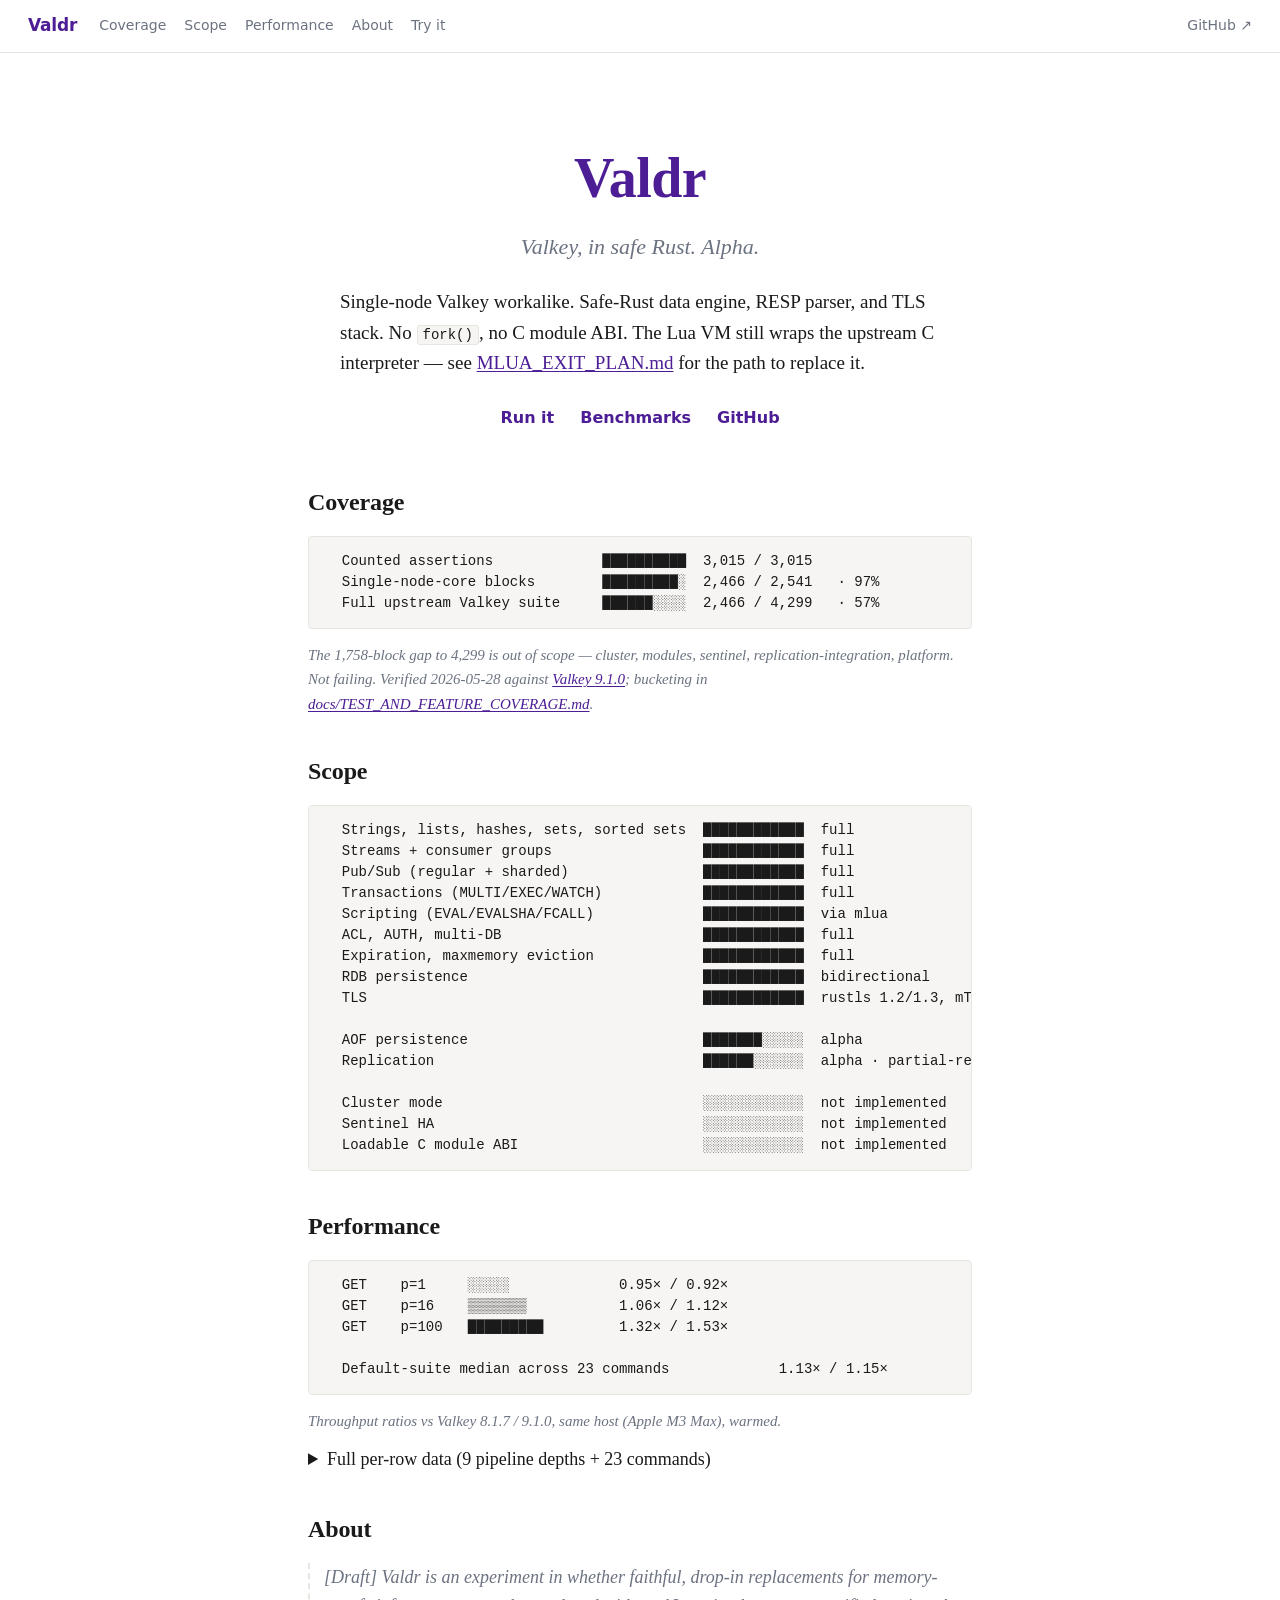
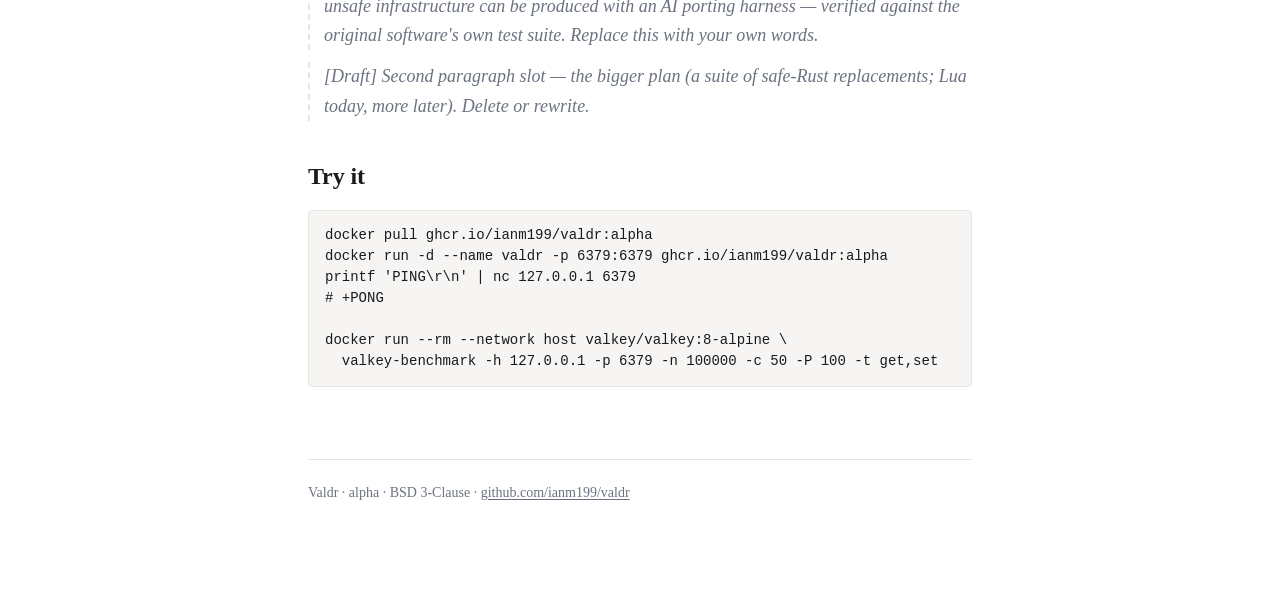
==== commit 3faabcd3: "site: tsz-style layout (sticky nav + centered hero) + About section + write-here slots Co-Authored-B" ====
--- a/docs/index.html
+++ b/docs/index.html
@@ -8,20 +8,55 @@
 <link rel="stylesheet" href="style.css">
 </head>
 <body>
+
+<!-- ─────────────────────────────────────────────────────────────────────────
+     TOP NAV  (tsz-style: wordmark left · section links · GitHub right)
+     Edit the link labels here if you rename/reorder sections.
+     ───────────────────────────────────────────────────────────────────────── -->
+<nav class="topnav">
+  <a class="brand" href="/">Valdr</a>
+  <div class="navlinks">
+    <a href="#coverage">Coverage</a>
+    <a href="#scope">Scope</a>
+    <a href="#performance">Performance</a>
+    <a href="#about">About</a>
+    <a href="#try">Try it</a>
+  </div>
+  <a class="nav-gh" href="https://github.com/ianm199/valdr">GitHub ↗</a>
+</nav>
+
 <main>
 
-<header>
+<!-- ─────────────────────────────────────────────────────────────────────────
+     HERO  (centered, tsz-style)
+     ───────────────────────────────────────────────────────────────────────── -->
+<header class="hero">
   <h1>Valdr</h1>
   <p class="tagline">Valkey, in safe Rust. Alpha.</p>
+
+  <!-- ✍️ WRITE HERE — the one-paragraph pitch. This is the first thing
+       a visitor reads. Keep it tight. The current text is a placeholder
+       draft you can rewrite in your own voice. -->
+  <p class="lead">
+    Single-node Valkey workalike. Safe-Rust data engine, RESP parser, and
+    TLS stack. No <code>fork()</code>, no C module ABI. The Lua VM still
+    wraps the upstream C interpreter — see
+    <a href="https://github.com/ianm199/valdr/blob/main/docs/MLUA_EXIT_PLAN.md">MLUA_EXIT_PLAN.md</a>
+    for the path to replace it.
+  </p>
+
+  <p class="actions">
+    <a href="#try">Run it</a>
+    <a href="#performance">Benchmarks</a>
+    <a href="https://github.com/ianm199/valdr">GitHub</a>
+  </p>
 </header>
 
-<p class="lead">
- `Valdr` is intended to be a drop in replacement for Valkey/ Redis for single node use cases written in mostly-safe Rust. Aiming to be part of a future with safer critical infrastructure for the web.
-  Valdr implements all commands and features besides C Modules ABI, Clustering, and high availablility for now.  
-</p>
-
-
-<section>
+
+<!-- ═════════════════════════════════════════════════════════════════════════
+     COVERAGE
+     ═════════════════════════════════════════════════════════════════════════ -->
+<section id="coverage">
   <h2>Coverage</h2>
 
 <pre><code>  Counted assertions             ██████████  3,015 / 3,015
@@ -37,12 +72,17 @@
     <a href="https://github.com/ianm199/valdr/blob/main/docs/TEST_AND_FEATURE_COVERAGE.md">docs/TEST_AND_FEATURE_COVERAGE.md</a>.
   </p>
 
-  <!-- TODO(commentary): coverage section commentary slot -->
-
-</section>
-
-
-<section>
+  <!-- ✍️ WRITE HERE (optional) — a sentence or two in your own words on what
+       these numbers mean (e.g. "these are Valkey's own tests, not mine").
+       Add a <p>…</p> right here. -->
+
+</section>
+
+
+<!-- ═════════════════════════════════════════════════════════════════════════
+     SCOPE
+     ═════════════════════════════════════════════════════════════════════════ -->
+<section id="scope">
   <h2>Scope</h2>
 
 <pre><code>  Strings, lists, hashes, sets, sorted sets  ████████████  full
@@ -62,12 +102,16 @@
   Sentinel HA                                ░░░░░░░░░░░░  not implemented
   Loadable C module ABI                      ░░░░░░░░░░░░  not implemented</code></pre>
 
-  <!-- TODO(commentary): scope section commentary slot -->
-
-</section>
-
-
-<section>
+  <!-- ✍️ WRITE HERE (optional) — your take on the scope choices, e.g. why
+       single-node first, why no cluster yet. Add a <p>…</p> here. -->
+
+</section>
+
+
+<!-- ═════════════════════════════════════════════════════════════════════════
+     PERFORMANCE
+     ═════════════════════════════════════════════════════════════════════════ -->
+<section id="performance">
   <h2>Performance</h2>
 
 <pre><code>  GET    p=1     ░░░░░             0.95× / 0.92×
@@ -178,12 +222,47 @@
     </p>
   </details>
 
-  <!-- TODO(commentary): performance section commentary slot -->
-
-</section>
-
-
-<section>
+  <!-- ✍️ WRITE HERE (optional) — the honest perf story in your voice: fast on
+       pipelined reads, slower on data-structure-internal ops, and why. This is
+       a credibility win — say where you lose. Add a <p>…</p> here. -->
+
+</section>
+
+
+<!-- ═════════════════════════════════════════════════════════════════════════
+     ABOUT  ← NEW. This is the "why" section. Fill it in; delete the placeholder.
+     ═════════════════════════════════════════════════════════════════════════ -->
+<section id="about">
+  <h2>About</h2>
+
+  <!-- ✍️ WRITE HERE — this is the section that carries your story. Things that
+       belong here (pick what fits, in your own words):
+         · The thesis: drop-in safe-Rust replacements as the path off
+           memory-unsafe C, without rewriting the ecosystem.
+         · How it was built: the AI agent harness + the upstream test suite as
+           the oracle the agent can't bypass.
+         · Who you are / what the bigger plan is (Lua, eventually nginx).
+       Replace the placeholder paragraphs below with your own. -->
+
+  <p class="placeholder">
+    [Draft] Valdr is an experiment in whether faithful, drop-in replacements
+    for memory-unsafe infrastructure can be produced with an AI porting harness
+    — verified against the original software's own test suite. Replace this with
+    your own words.
+  </p>
+
+  <p class="placeholder">
+    [Draft] Second paragraph slot — the bigger plan (a suite of safe-Rust
+    replacements; Lua today, more later). Delete or rewrite.
+  </p>
+
+</section>
+
+
+<!-- ═════════════════════════════════════════════════════════════════════════
+     TRY IT
+     ═════════════════════════════════════════════════════════════════════════ -->
+<section id="try">
   <h2>Try it</h2>
 
 <pre><code>docker pull ghcr.io/ianm199/valdr:alpha
--- a/docs/style.css
+++ b/docs/style.css
@@ -142,6 +142,78 @@
   margin: 56px 0;
 }
 
+/* Performance tables (option 1 + 3: plain stacked + ratio heatmap) */
+
+.perf-table {
+  width: 100%;
+  border-collapse: collapse;
+  margin: 8px 0 4px;
+}
+
+.perf-table caption {
+  text-align: left;
+  caption-side: top;
+  font-style: italic;
+  font-size: 15px;
+  color: var(--text);
+  padding: 18px 0 6px;
+}
+
+.perf-table thead th {
+  font-weight: 600;
+  text-align: left;
+  font-size: 11px;
+  letter-spacing: 0.06em;
+  color: var(--muted);
+  text-transform: uppercase;
+  border-bottom: 1px solid var(--rule);
+  padding: 5px 14px 5px 0;
+}
+.perf-table thead th.num {
+  text-align: right;
+  padding-right: 0;
+  padding-left: 14px;
+}
+
+.perf-table td {
+  padding: 3px 14px 3px 0;
+  font-family: ui-monospace, SFMono-Regular, Menlo, "JetBrains Mono", Consolas, monospace;
+  font-size: 13.5px;
+  font-variant-numeric: tabular-nums;
+}
+.perf-table td.num {
+  text-align: right;
+  padding-right: 0;
+  padding-left: 14px;
+}
+
+.perf-table tr.group-head th {
+  font-style: italic;
+  font-weight: normal;
+  font-family: Charter, "Iowan Old Style", "Palatino Linotype", Palatino, Georgia, serif;
+  text-transform: none;
+  letter-spacing: 0;
+  font-size: 14px;
+  color: var(--muted);
+  padding: 14px 0 4px;
+  border-bottom: 0;
+}
+
+/* Heatmap on the ratio cell only */
+.perf-table td.ratio        { padding-left: 12px; padding-right: 8px; }
+.perf-table td.ratio.win    { background: rgba(76, 29, 149, 0.07); }
+.perf-table td.ratio.behind { background: rgba(168, 79, 49, 0.09); }
+
+/* Utility: muted inline note, switches back to serif inside numeric cells */
+.muted {
+  color: var(--muted);
+  font-style: italic;
+}
+.perf-table td.num .muted {
+  font-family: Charter, "Iowan Old Style", "Palatino Linotype", Palatino, Georgia, serif;
+  font-size: 12px;
+}
+
 /* Footer */
 
 footer {
@@ -163,3 +235,95 @@
 footer a {
   color: var(--muted);
 }
+
+/* ── Top nav (tsz-style layout: wordmark · section links · GitHub) ──────── */
+
+html { scroll-behavior: smooth; }
+
+.topnav {
+  position: sticky;
+  top: 0;
+  z-index: 20;
+  display: flex;
+  align-items: center;
+  gap: 22px;
+  padding: 12px 28px;
+  border-bottom: 1px solid var(--rule);
+  background: rgba(255, 255, 255, 0.88);
+  backdrop-filter: saturate(1.2) blur(8px);
+  -webkit-backdrop-filter: saturate(1.2) blur(8px);
+  font-family: ui-sans-serif, system-ui, -apple-system, "Segoe UI", Roboto, sans-serif;
+  font-size: 14px;
+}
+
+.topnav .brand {
+  font-weight: 700;
+  font-size: 17px;
+  letter-spacing: -0.01em;
+  color: var(--accent);
+  text-decoration: none;
+}
+
+.topnav .navlinks {
+  display: flex;
+  gap: 18px;
+  margin-right: auto;
+}
+
+.topnav a { text-decoration: none; }
+.topnav .navlinks a { color: var(--muted); }
+.topnav .nav-gh { color: var(--muted); }
+.topnav .navlinks a:hover,
+.topnav .nav-gh:hover { color: var(--text); }
+
+@media (max-width: 640px) {
+  .topnav .navlinks { display: none; }
+}
+
+/* Anchor jumps clear the sticky nav */
+section { scroll-margin-top: 72px; }
+
+/* ── Hero (centered, tsz-style) ────────────────────────────────────────── */
+
+.hero {
+  text-align: center;
+  margin: 24px 0 52px;
+}
+
+.hero h1 {
+  font-size: 56px;
+  margin-bottom: 6px;
+}
+
+.hero .tagline { font-size: 22px; }
+
+.hero .lead {
+  text-align: left;
+  max-width: 600px;
+  margin: 22px auto 0;
+}
+
+.actions {
+  display: flex;
+  flex-wrap: wrap;
+  justify-content: center;
+  gap: 26px;
+  margin-top: 26px;
+  font-family: ui-sans-serif, system-ui, -apple-system, "Segoe UI", Roboto, sans-serif;
+}
+
+.actions a {
+  font-size: 16px;
+  font-weight: 600;
+  text-decoration: none;
+}
+.actions a:hover { text-decoration: underline; text-underline-offset: 3px; }
+
+/* ── Placeholder prose (styled muted; delete as you fill sections in) ───── */
+
+.placeholder {
+  color: var(--muted);
+  font-style: italic;
+  border-left: 2px dashed var(--code-border);
+  padding-left: 14px;
+}
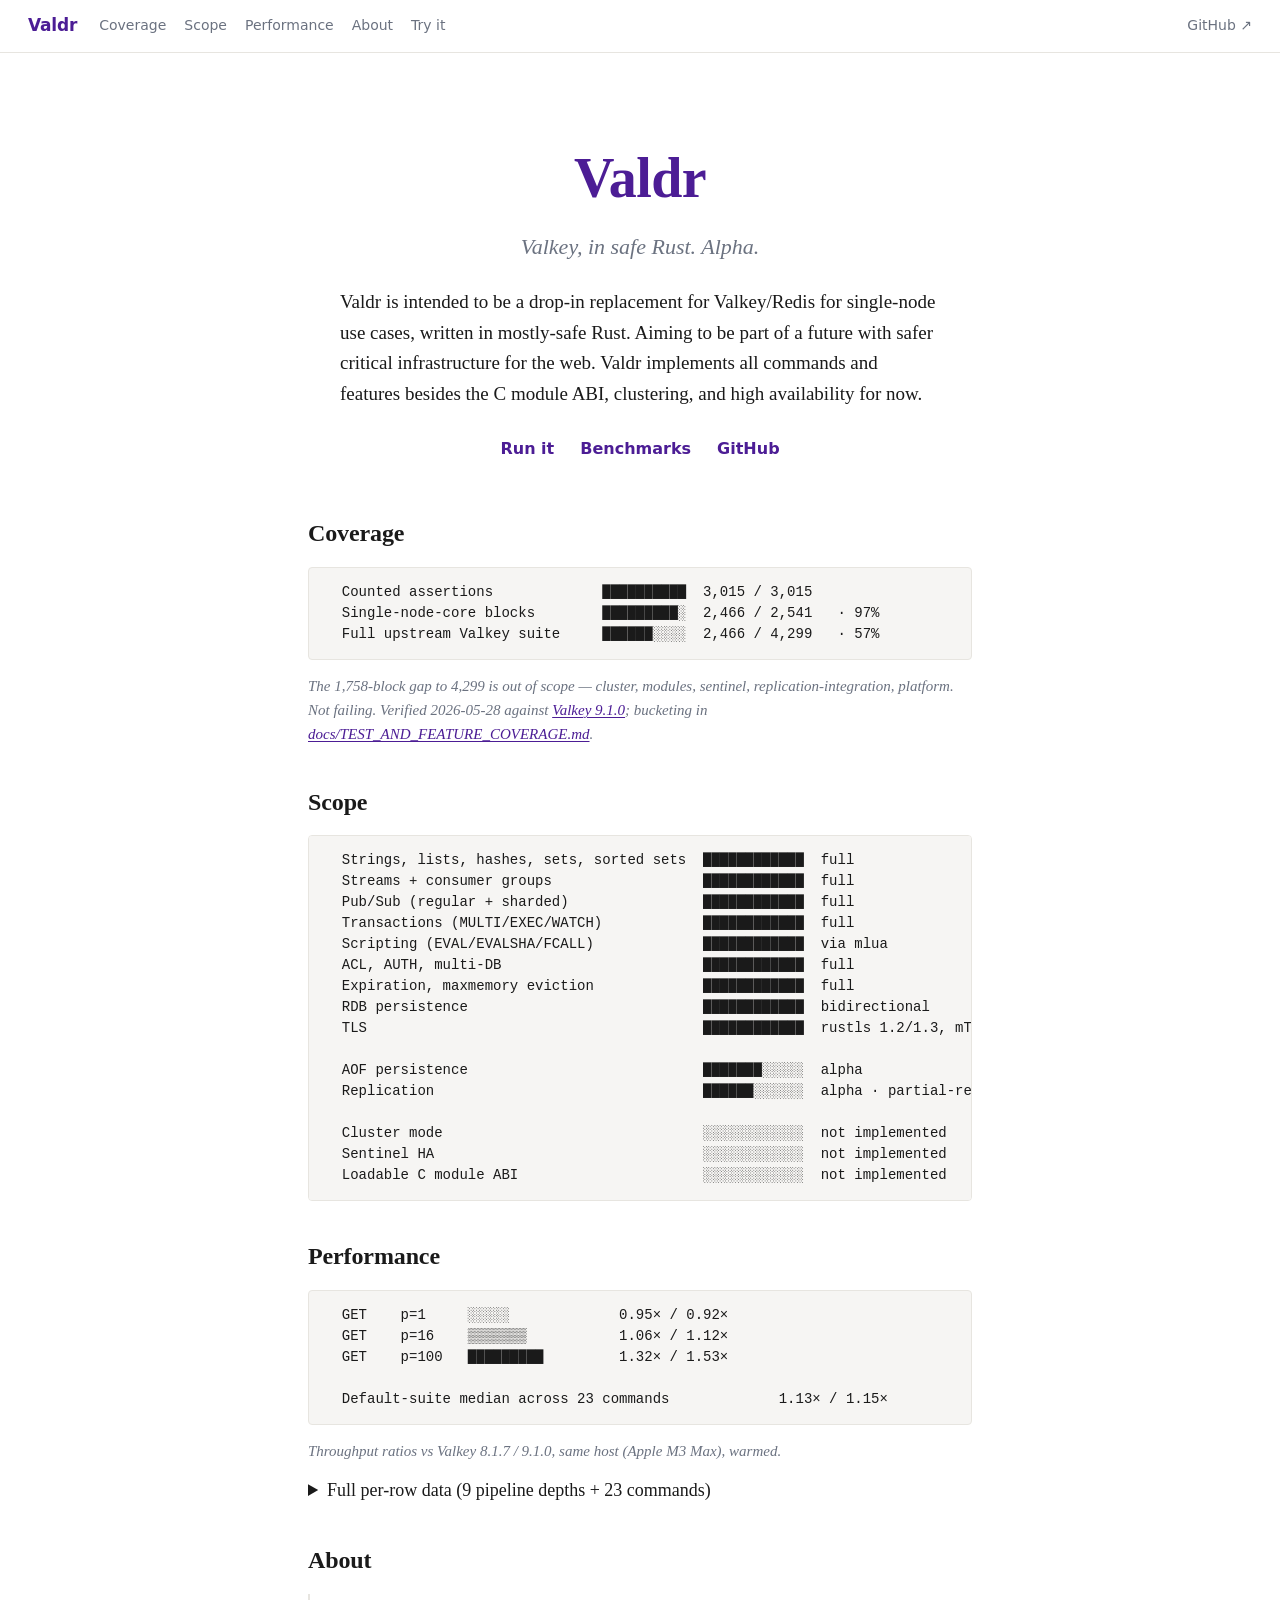
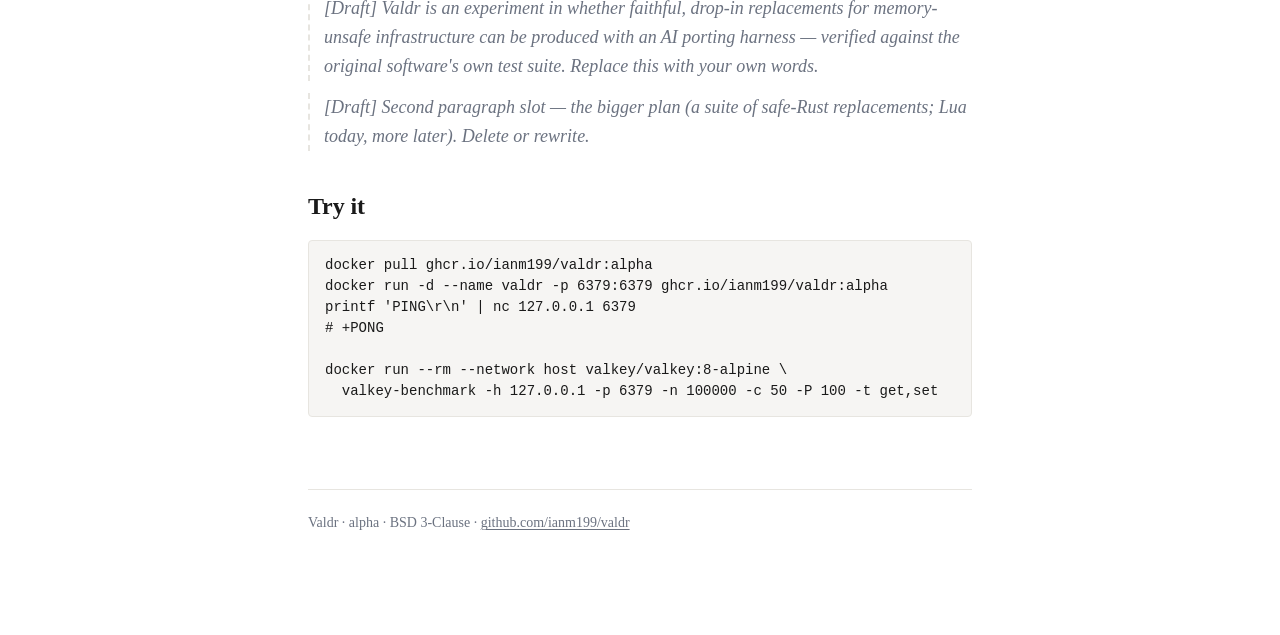
==== commit b2b08588: "Merge remote-tracking branch 'origin/main' # Conflicts: #	docs/index.html" ====
--- a/docs/index.html
+++ b/docs/index.html
@@ -34,15 +34,13 @@
   <h1>Valdr</h1>
   <p class="tagline">Valkey, in safe Rust. Alpha.</p>
 
-  <!-- ✍️ WRITE HERE — the one-paragraph pitch. This is the first thing
-       a visitor reads. Keep it tight. The current text is a placeholder
-       draft you can rewrite in your own voice. -->
+  <!-- ✍️ Hero lead — your pitch (written via the web editor). Edit freely. -->
   <p class="lead">
-    Single-node Valkey workalike. Safe-Rust data engine, RESP parser, and
-    TLS stack. No <code>fork()</code>, no C module ABI. The Lua VM still
-    wraps the upstream C interpreter — see
-    <a href="https://github.com/ianm199/valdr/blob/main/docs/MLUA_EXIT_PLAN.md">MLUA_EXIT_PLAN.md</a>
-    for the path to replace it.
+    Valdr is intended to be a drop-in replacement for Valkey/Redis for
+    single-node use cases, written in mostly-safe Rust. Aiming to be part of a
+    future with safer critical infrastructure for the web. Valdr implements all
+    commands and features besides the C module ABI, clustering, and high
+    availability for now.
   </p>
 
   <p class="actions">
@@ -51,7 +49,6 @@
     <a href="https://github.com/ianm199/valdr">GitHub</a>
   </p>
 </header>
-
 
 <!-- ═════════════════════════════════════════════════════════════════════════
      COVERAGE
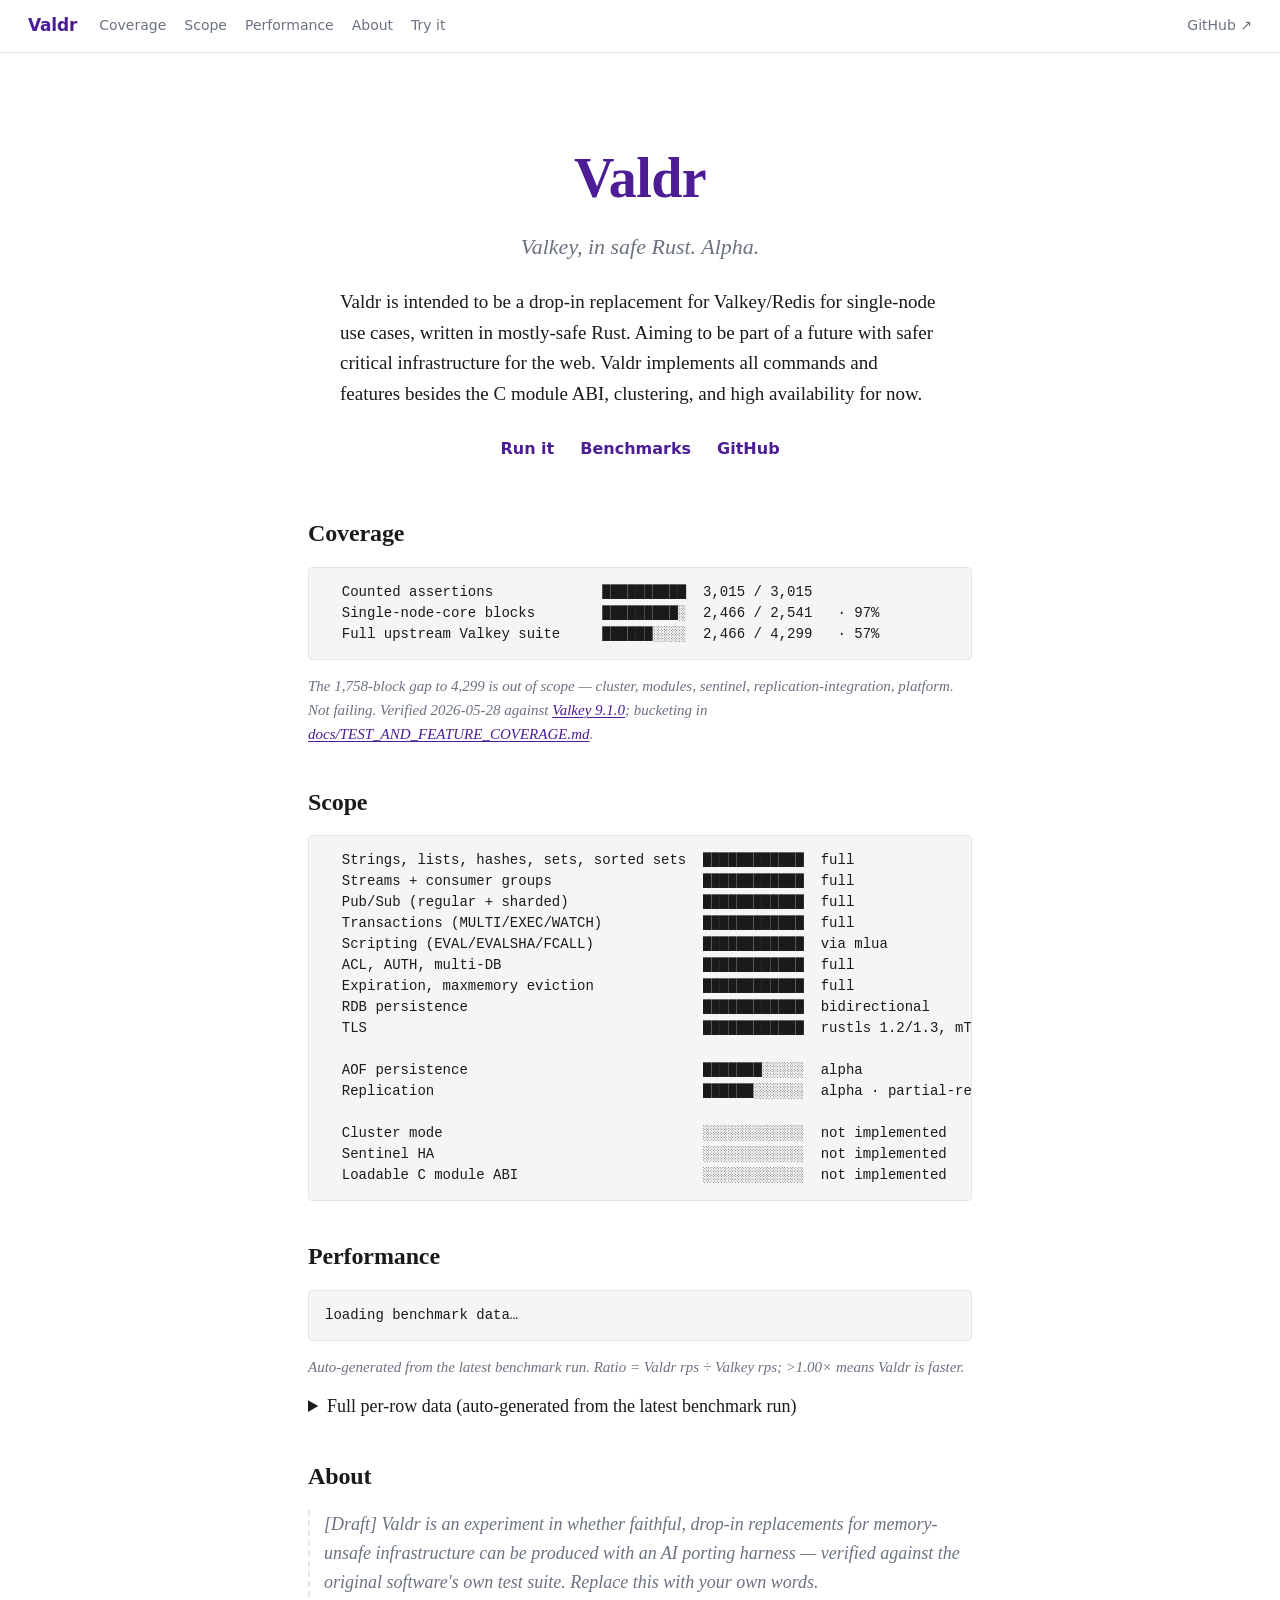
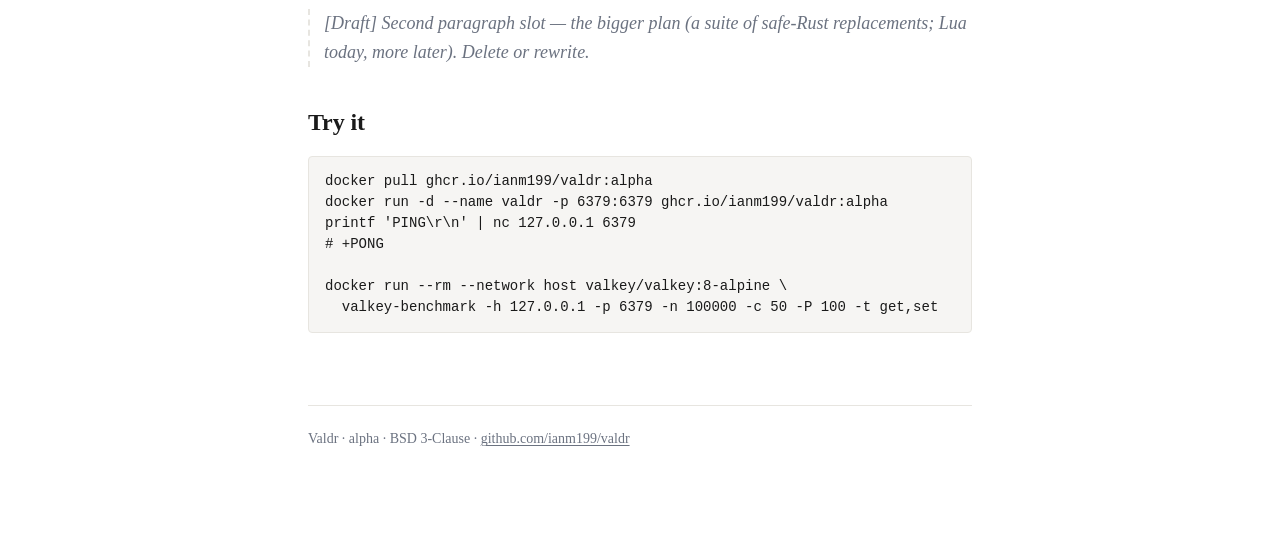
==== commit b23fccae: "site: data-drive the headline perf summary too (sparklines from perf-data.json) The <pre> headline (" ====
--- a/docs/index.html
+++ b/docs/index.html
@@ -111,112 +111,69 @@
 <section id="performance">
   <h2>Performance</h2>
 
-<pre><code>  GET    p=1     ░░░░░             0.95× / 0.92×
-  GET    p=16    ▒▒▒▒▒▒▒           1.06× / 1.12×
-  GET    p=100   █████████         1.32× / 1.53×
-
-  Default-suite median across 23 commands             1.13× / 1.15×</code></pre>
+<pre><code id="perf-summary">loading benchmark data…</code></pre>
 
   <p class="note">
-    Throughput ratios vs Valkey 8.1.7 / 9.1.0, same host (Apple M3 Max),
-    warmed.
+    Auto-generated from the latest benchmark run. Ratio = Valdr rps ÷ Valkey
+    rps; &gt;1.00× means Valdr is faster.
   </p>
 
   <details>
-    <summary>Full per-row data (9 pipeline depths + 23 commands)</summary>
-
-    <table class="perf-table">
-      <caption>vs Valkey 8.1.7</caption>
-      <thead>
-        <tr><th>Workload</th><th class="num">Valdr rps</th><th class="num">Valkey rps</th><th class="num">Ratio</th></tr>
-      </thead>
-      <tbody>
-        <tr class="group-head"><th colspan="4">Pipeline-depth · GET / PING_MBULK / SET · p = 1 / 16 / 100</th></tr>
-        <tr><td>GET p=1</td>     <td class="num">149,925</td>  <td class="num">157,233</td>  <td class="num ratio">0.954×</td></tr>
-        <tr><td>GET p=16</td>    <td class="num">2,202,643</td><td class="num">2,083,333</td><td class="num ratio">1.057×</td></tr>
-        <tr><td>GET p=100</td>   <td class="num">5,555,556</td><td class="num">4,201,680</td><td class="num ratio win">1.322×</td></tr>
-        <tr><td>PING p=1</td>    <td class="num">152,905</td>  <td class="num">160,514</td>  <td class="num ratio">0.953×</td></tr>
-        <tr><td>PING p=16</td>   <td class="num">2,267,574</td><td class="num">2,232,143</td><td class="num ratio">1.016×</td></tr>
-        <tr><td>PING p=100</td>  <td class="num">7,246,377</td><td class="num">5,102,041</td><td class="num ratio win">1.420×</td></tr>
-        <tr><td>SET p=1</td>     <td class="num">150,376</td>  <td class="num">159,236</td>  <td class="num ratio">0.944×</td></tr>
-        <tr><td>SET p=16</td>    <td class="num">1,941,748</td><td class="num">1,757,469</td><td class="num ratio">1.105×</td></tr>
-        <tr><td>SET p=100</td>   <td class="num">3,610,108</td><td class="num">2,695,418</td><td class="num ratio win">1.339×</td></tr>
-
-        <tr class="group-head"><th colspan="4">Default suite · pipeline = 100 · payload = 64 bytes</th></tr>
-        <tr><td>ping_inline</td>   <td class="num">5,263,158</td><td class="num">3,703,704</td><td class="num ratio win">1.421×</td></tr>
-        <tr><td>ping_mbulk</td>    <td class="num">7,142,857</td><td class="num">5,555,556</td><td class="num ratio win">1.286×</td></tr>
-        <tr><td>set</td>           <td class="num">3,703,704</td><td class="num">3,030,303</td><td class="num ratio win">1.222×</td></tr>
-        <tr><td>get</td>           <td class="num">4,761,905</td><td class="num">3,846,154</td><td class="num ratio win">1.238×</td></tr>
-        <tr><td>incr</td>          <td class="num">4,166,667</td><td class="num">4,000,000</td><td class="num ratio">1.042×</td></tr>
-        <tr><td>lpush</td>         <td class="num">2,777,778</td><td class="num">2,439,024</td><td class="num ratio">1.139×</td></tr>
-        <tr><td>rpush</td>         <td class="num">2,702,703</td><td class="num">2,702,703</td><td class="num ratio">1.000×</td></tr>
-        <tr><td>lpop</td>          <td class="num">2,564,102</td><td class="num">2,272,727</td><td class="num ratio">1.128×</td></tr>
-        <tr><td>rpop</td>          <td class="num">2,380,952</td><td class="num">2,500,000</td><td class="num ratio">0.952×</td></tr>
-        <tr><td>sadd</td>          <td class="num">2,380,952</td><td class="num">3,225,806</td><td class="num ratio behind">0.738×</td></tr>
-        <tr><td>hset</td>          <td class="num">1,724,138</td><td class="num">2,500,000</td><td class="num ratio behind">0.690×</td></tr>
-        <tr><td>spop</td>          <td class="num">2,857,143</td><td class="num">4,000,000</td><td class="num ratio behind">0.714×</td></tr>
-        <tr><td>zadd</td>          <td class="num">1,923,077</td><td class="num">2,439,024</td><td class="num ratio behind">0.788×</td></tr>
-        <tr><td>zpopmin</td>       <td class="num">2,857,143</td><td class="num">4,166,667</td><td class="num ratio behind">0.686×</td></tr>
-        <tr><td>lrange_100</td>    <td class="num">176,367</td>  <td class="num">129,032</td>  <td class="num ratio win">1.367×</td></tr>
-        <tr><td>lrange_300</td>    <td class="num">56,180</td>   <td class="num">38,971</td>   <td class="num ratio win">1.442×</td></tr>
-        <tr><td>lrange_500</td>    <td class="num">34,153</td>   <td class="num">23,175</td>   <td class="num ratio win">1.474×</td></tr>
-        <tr><td>lrange_600</td>    <td class="num">27,778</td>   <td class="num">18,685</td>   <td class="num ratio win">1.487×</td></tr>
-        <tr><td>mset</td>          <td class="num">636,943</td>  <td class="num">456,621</td>  <td class="num ratio win">1.395×</td></tr>
-        <tr><td>mget</td>          <td class="num">1,063,829</td><td class="num">847,457</td>  <td class="num ratio win">1.255×</td></tr>
-        <tr><td>xadd</td>          <td class="num">1,123,596</td><td class="num">1,388,889</td><td class="num ratio behind">0.809×</td></tr>
-        <tr><td>function_load</td> <td class="num">578,035</td>  <td class="num">58,893</td>   <td class="num ratio win">9.815×</td></tr>
-        <tr><td>fcall</td>         <td class="num">847,458</td>  <td class="num">1,428,571</td><td class="num ratio behind">0.593×</td></tr>
-      </tbody>
-    </table>
-
-    <table class="perf-table">
-      <caption>vs Valkey 9.1.0</caption>
-      <thead>
-        <tr><th>Workload</th><th class="num">Valdr rps</th><th class="num">Valkey rps</th><th class="num">Ratio</th></tr>
-      </thead>
-      <tbody>
-        <tr class="group-head"><th colspan="4">Pipeline-depth · GET / PING_MBULK / SET · p = 1 / 16 / 100</th></tr>
-        <tr><td>GET p=1</td>     <td class="num">161,551</td>  <td class="num">175,747</td>  <td class="num ratio">0.919×</td></tr>
-        <tr><td>GET p=16</td>    <td class="num">2,590,674</td><td class="num">2,304,148</td><td class="num ratio">1.124×</td></tr>
-        <tr><td>GET p=100</td>   <td class="num">6,024,096</td><td class="num">3,937,008</td><td class="num ratio win">1.530×</td></tr>
-        <tr><td>PING p=1</td>    <td class="num">179,533</td>  <td class="num">177,305</td>  <td class="num ratio">1.013×</td></tr>
-        <tr><td>PING p=16</td>   <td class="num">2,375,297</td><td class="num">2,331,002</td><td class="num ratio">1.019×</td></tr>
-        <tr><td>PING p=100</td>  <td class="num">7,407,407</td><td class="num">4,950,495</td><td class="num ratio win">1.496×</td></tr>
-        <tr><td>SET p=1</td>     <td class="num">165,016</td>  <td class="num">176,991</td>  <td class="num ratio">0.932×</td></tr>
-        <tr><td>SET p=16</td>    <td class="num">2,028,397</td><td class="num">1,607,717</td><td class="num ratio win">1.262×</td></tr>
-        <tr><td>SET p=100</td>   <td class="num">3,636,363</td><td class="num">2,347,418</td><td class="num ratio win">1.549×</td></tr>
-
-        <tr class="group-head"><th colspan="4">Default suite · pipeline = 100 · payload = 64 bytes</th></tr>
-        <tr><td>ping_inline</td>   <td class="num">5,263,158</td><td class="num">4,000,000</td><td class="num ratio win">1.316×</td></tr>
-        <tr><td>ping_mbulk</td>    <td class="num">7,142,857</td><td class="num">5,555,556</td><td class="num ratio win">1.286×</td></tr>
-        <tr><td>set</td>           <td class="num">3,846,154</td><td class="num">2,564,102</td><td class="num ratio win">1.500×</td></tr>
-        <tr><td>get</td>           <td class="num">4,545,454</td><td class="num">3,448,276</td><td class="num ratio win">1.318×</td></tr>
-        <tr><td>incr</td>          <td class="num">3,846,154</td><td class="num">3,571,428</td><td class="num ratio">1.077×</td></tr>
-        <tr><td>lpush</td>         <td class="num">2,564,102</td><td class="num">2,380,952</td><td class="num ratio">1.077×</td></tr>
-        <tr><td>rpush</td>         <td class="num">2,500,000</td><td class="num">2,777,778</td><td class="num ratio">0.900×</td></tr>
-        <tr><td>lpop</td>          <td class="num">2,500,000</td><td class="num">2,173,913</td><td class="num ratio">1.150×</td></tr>
-        <tr><td>rpop</td>          <td class="num">2,380,952</td><td class="num">2,439,024</td><td class="num ratio">0.976×</td></tr>
-        <tr><td>sadd</td>          <td class="num">2,325,581</td><td class="num">3,125,000</td><td class="num ratio behind">0.744×</td></tr>
-        <tr><td>hset</td>          <td class="num">1,754,386</td><td class="num">2,500,000</td><td class="num ratio behind">0.702×</td></tr>
-        <tr><td>spop</td>          <td class="num">2,857,143</td><td class="num">3,703,704</td><td class="num ratio behind">0.771×</td></tr>
-        <tr><td>zadd</td>          <td class="num">1,851,852</td><td class="num">2,222,222</td><td class="num ratio behind">0.833×</td></tr>
-        <tr><td>zpopmin</td>       <td class="num">2,702,703</td><td class="num">3,703,704</td><td class="num ratio behind">0.730×</td></tr>
-        <tr><td>lrange_100</td>    <td class="num">186,916</td>  <td class="num">114,943</td>  <td class="num ratio win">1.626×</td></tr>
-        <tr><td>lrange_300</td>    <td class="num">62,461</td>   <td class="num">37,722</td>   <td class="num ratio win">1.656×</td></tr>
-        <tr><td>lrange_500</td>    <td class="num">35,137</td>   <td class="num">21,777</td>   <td class="num ratio win">1.613×</td></tr>
-        <tr><td>lrange_600</td>    <td class="num">29,308</td>   <td class="num">18,123</td>   <td class="num ratio win">1.617×</td></tr>
-        <tr><td>mset</td>          <td class="num">628,931</td>  <td class="num">442,478</td>  <td class="num ratio win">1.421×</td></tr>
-        <tr><td>mget</td>          <td class="num">1,030,928</td><td class="num">740,741</td>  <td class="num ratio win">1.392×</td></tr>
-        <tr><td>xadd</td>          <td class="num">1,098,901</td><td class="num">1,408,451</td><td class="num ratio behind">0.780×</td></tr>
-        <tr><td>function_load</td> <td class="num">588,235</td>  <td class="num">56,593</td>   <td class="num ratio win">10.394×</td></tr>
-        <tr><td>fcall</td>         <td class="num">869,565</td>  <td class="num">1,351,351</td><td class="num ratio behind">0.643×</td></tr>
-      </tbody>
-    </table>
-
-    <p class="note">
-      Each adversary measured in its own run; Valdr-rps differs by ~3–8% between
-      runs (normal variance on un-quantized rps numbers).
-    </p>
+    <summary>Full per-row data (auto-generated from the latest benchmark run)</summary>
+
+    <div id="perf-tables" class="perf-table-host">loading benchmark data…</div>
+    <p class="note" id="perf-meta"></p>
+    <script>
+      (function () {
+        var host = document.getElementById('perf-tables');
+        fetch('perf-data.json', { cache: 'no-store' })
+          .then(function (r) { return r.json(); })
+          .then(function (d) {
+            // headline summary (sparklines) from the same data
+            function bar(r) {
+              var ch = r < 1.0 ? '\u2591' : (r < 1.20 ? '\u2592' : '\u2588');
+              var n = Math.max(3, Math.min(11, Math.round(r * 6)));
+              return new Array(n + 1).join(ch);
+            }
+            function pad(x, n) { x = String(x); while (x.length < n) x += ' '; return x; }
+            var sum = document.getElementById('perf-summary');
+            if (sum) {
+              var g = {};
+              d.pipeline_depth.forEach(function (r) { g[r.workload] = r.ratio; });
+              var rs = d.default_suite.map(function (r) { return r.ratio; }).sort(function (a, b) { return a - b; });
+              var med = rs.length % 2 ? rs[(rs.length - 1) / 2] : (rs[rs.length / 2 - 1] + rs[rs.length / 2]) / 2;
+              function ln(lbl, r) { return '  ' + pad(lbl, 14) + pad(bar(r), 13) + ' ' + r.toFixed(2) + '\u00d7'; }
+              sum.textContent =
+                '  vs ' + d.reference + ' \u00b7 ' + d.hardware + ' \u00b7 warmed\n\n' +
+                ln('GET    p=1', g['GET p=1']) + '\n' +
+                ln('GET    p=16', g['GET p=16']) + '\n' +
+                ln('GET    p=100', g['GET p=100']) + '\n\n' +
+                '  ' + pad('Default-suite median (' + d.default_suite.length + ' cmds)', 27) + med.toFixed(2) + '\u00d7';
+            }
+            function cls(x) { return x < 1.0 ? 'ratio behind' : (x >= 1.10 ? 'ratio win' : 'ratio'); }
+            function fmt(n) { return n.toLocaleString('en-US'); }
+            function rows(arr) {
+              return arr.map(function (r) {
+                return '<tr><td>' + r.workload + '</td><td class="num">' + fmt(r.valdr_rps) +
+                  '</td><td class="num">' + fmt(r.valkey_rps) + '</td><td class="num ' + cls(r.ratio) +
+                  '">' + r.ratio.toFixed(3) + '×</td></tr>';
+              }).join('');
+            }
+            host.innerHTML =
+              '<table class="perf-table"><caption>vs ' + d.reference + '</caption>' +
+              '<thead><tr><th>Workload</th><th class="num">Valdr rps</th><th class="num">Valkey rps</th><th class="num">Ratio</th></tr></thead><tbody>' +
+              '<tr class="group-head"><th colspan="4">Pipeline-depth · GET / PING / SET / INCR · p = 1 / 16 / 100</th></tr>' +
+              rows(d.pipeline_depth) +
+              '<tr class="group-head"><th colspan="4">Default suite · pipeline = 100 · payload = 64 bytes</th></tr>' +
+              rows(d.default_suite) +
+              '</tbody></table>';
+            document.getElementById('perf-meta').textContent =
+              d.note + ' Measured ' + (d.measured_utc || '').slice(0, 10) + ' at commit ' +
+              d.source_commit + ' on ' + d.hardware + '.';
+          })
+          .catch(function () { host.textContent = 'benchmark data unavailable (perf-data.json)'; });
+      })();
+    </script>
   </details>
 
   <!-- ✍️ WRITE HERE (optional) — the honest perf story in your voice: fast on
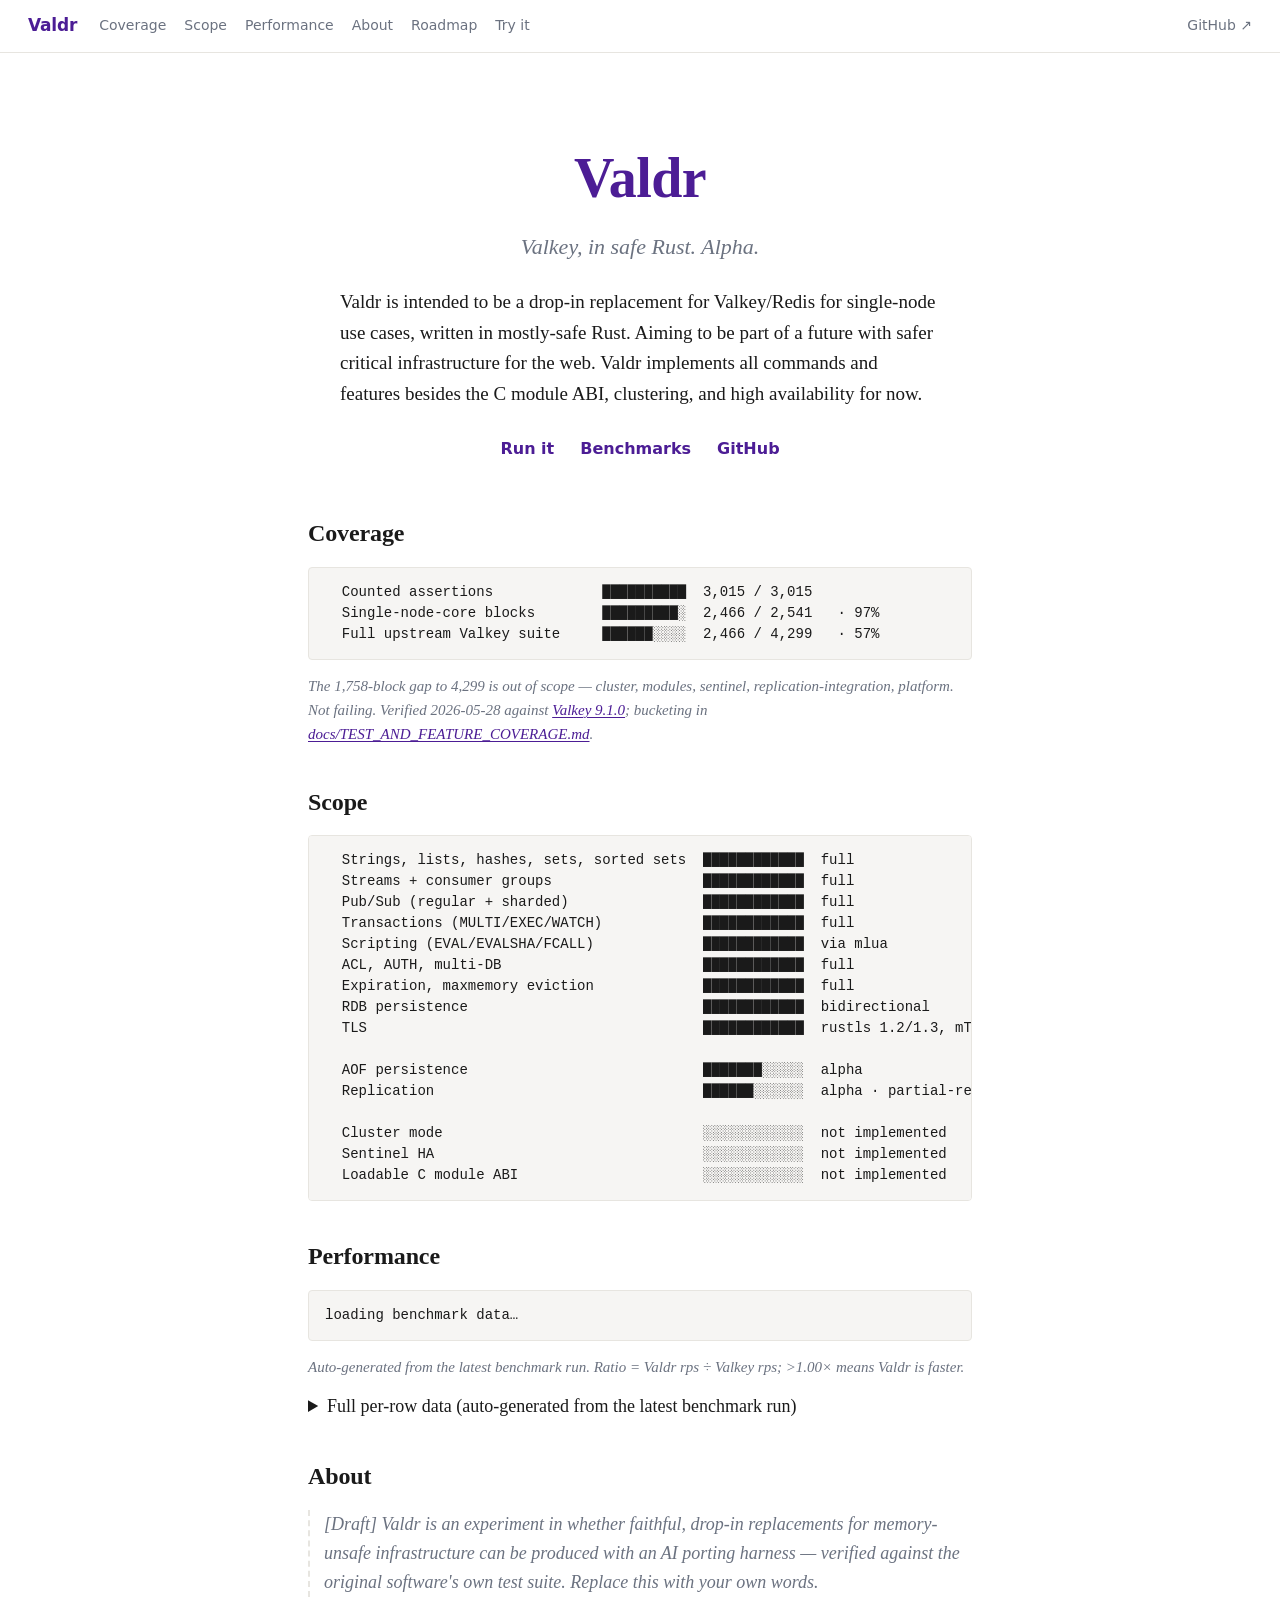
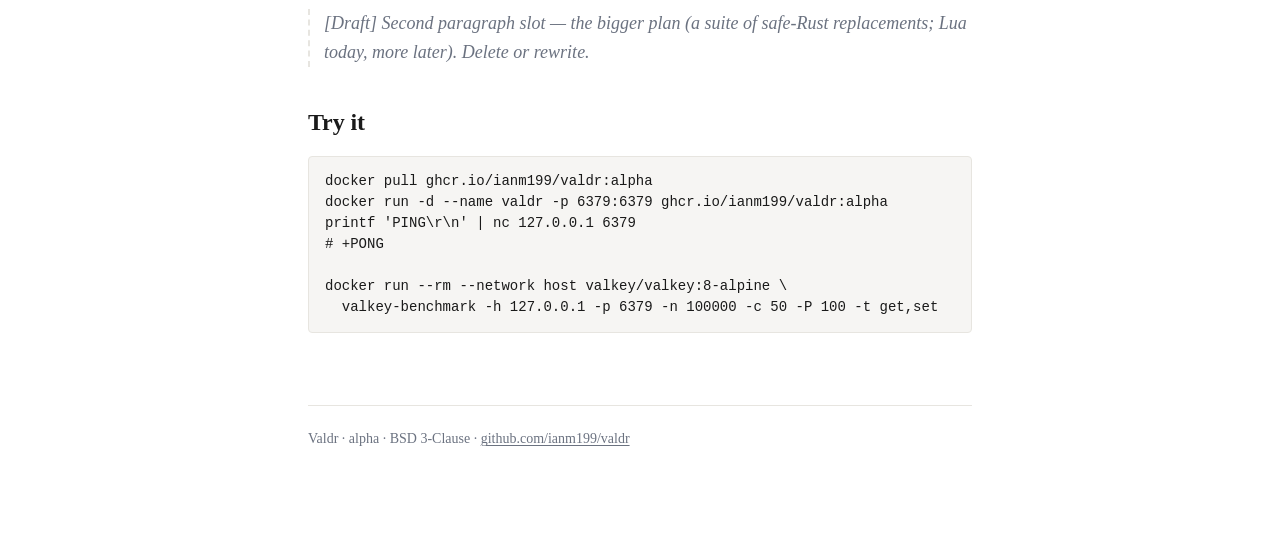
==== commit 61f41eca: "site: add Roadmap page (docs/roadmap.md rendered by docs/roadmap.html) Separate /roadmap.html page s" ====
--- a/docs/index.html
+++ b/docs/index.html
@@ -20,6 +20,7 @@
     <a href="#scope">Scope</a>
     <a href="#performance">Performance</a>
     <a href="#about">About</a>
+    <a href="roadmap.html">Roadmap</a>
     <a href="#try">Try it</a>
   </div>
   <a class="nav-gh" href="https://github.com/ianm199/valdr">GitHub ↗</a>
